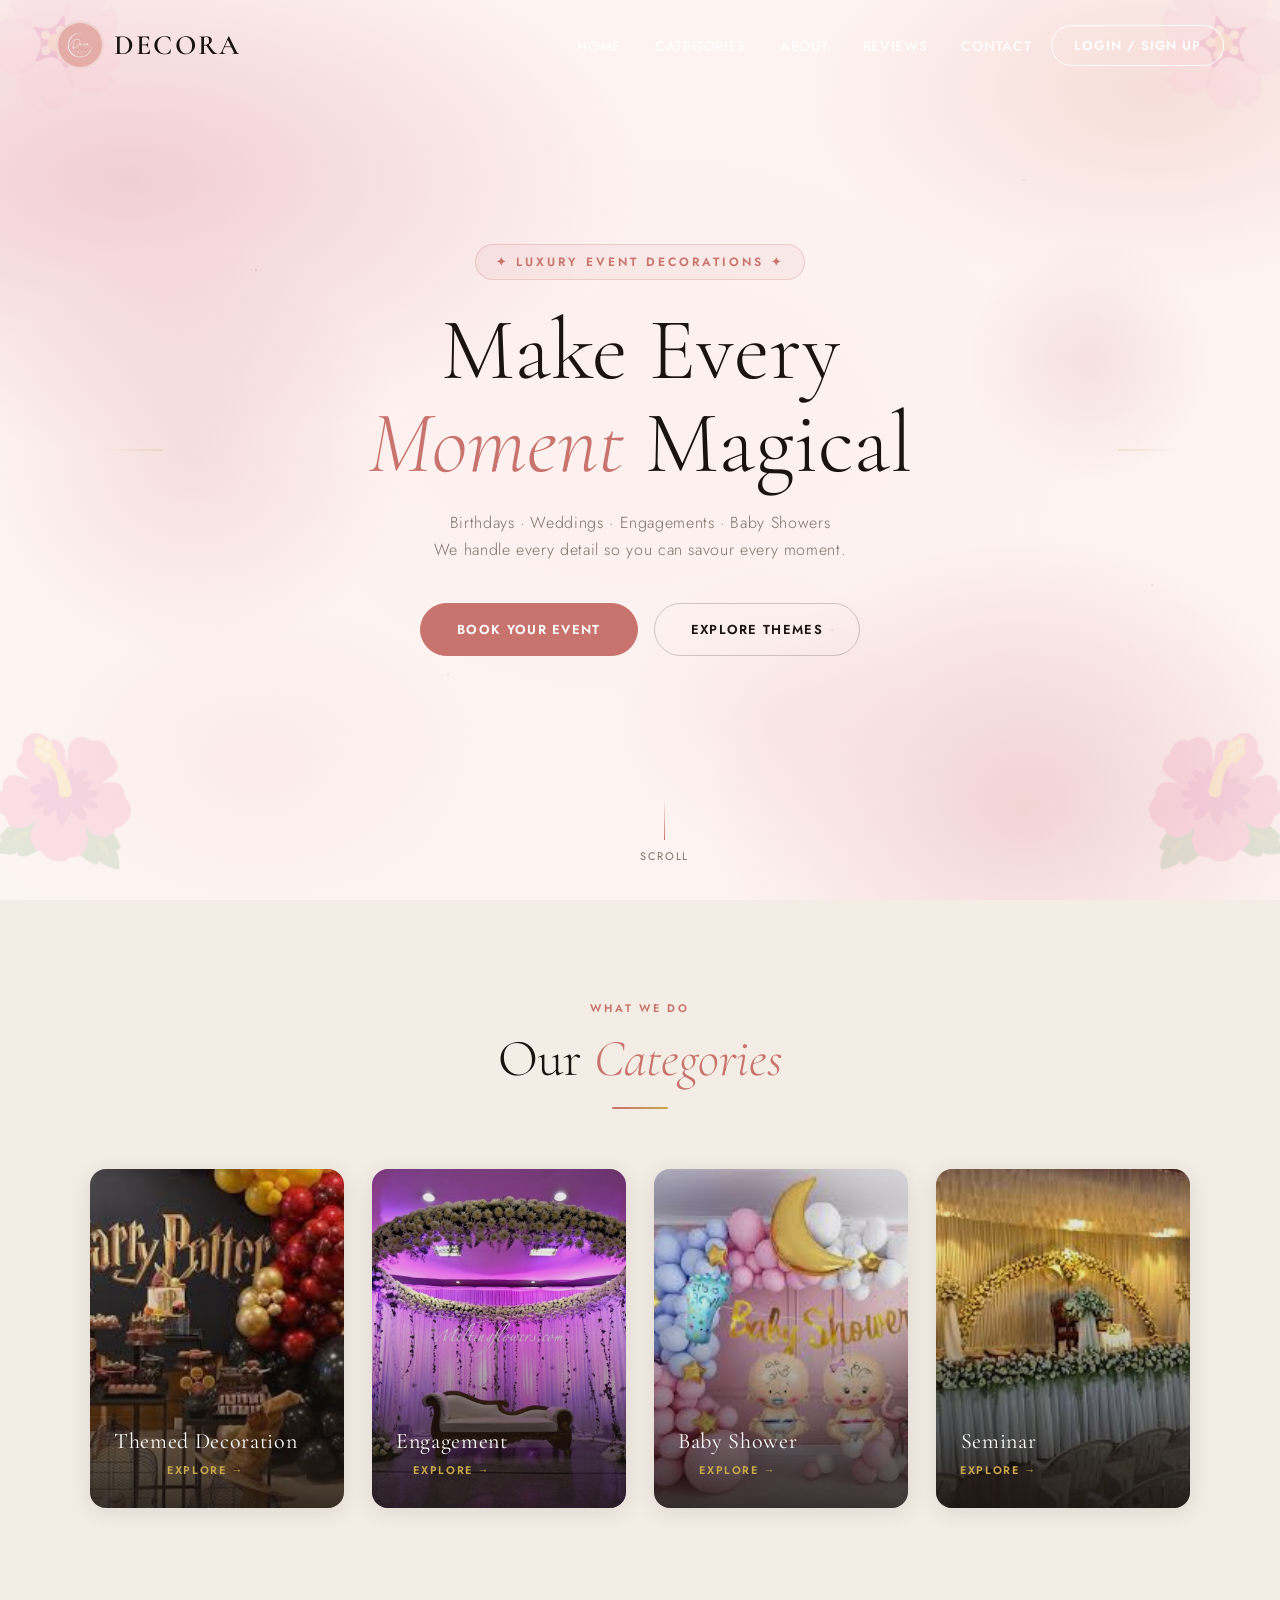
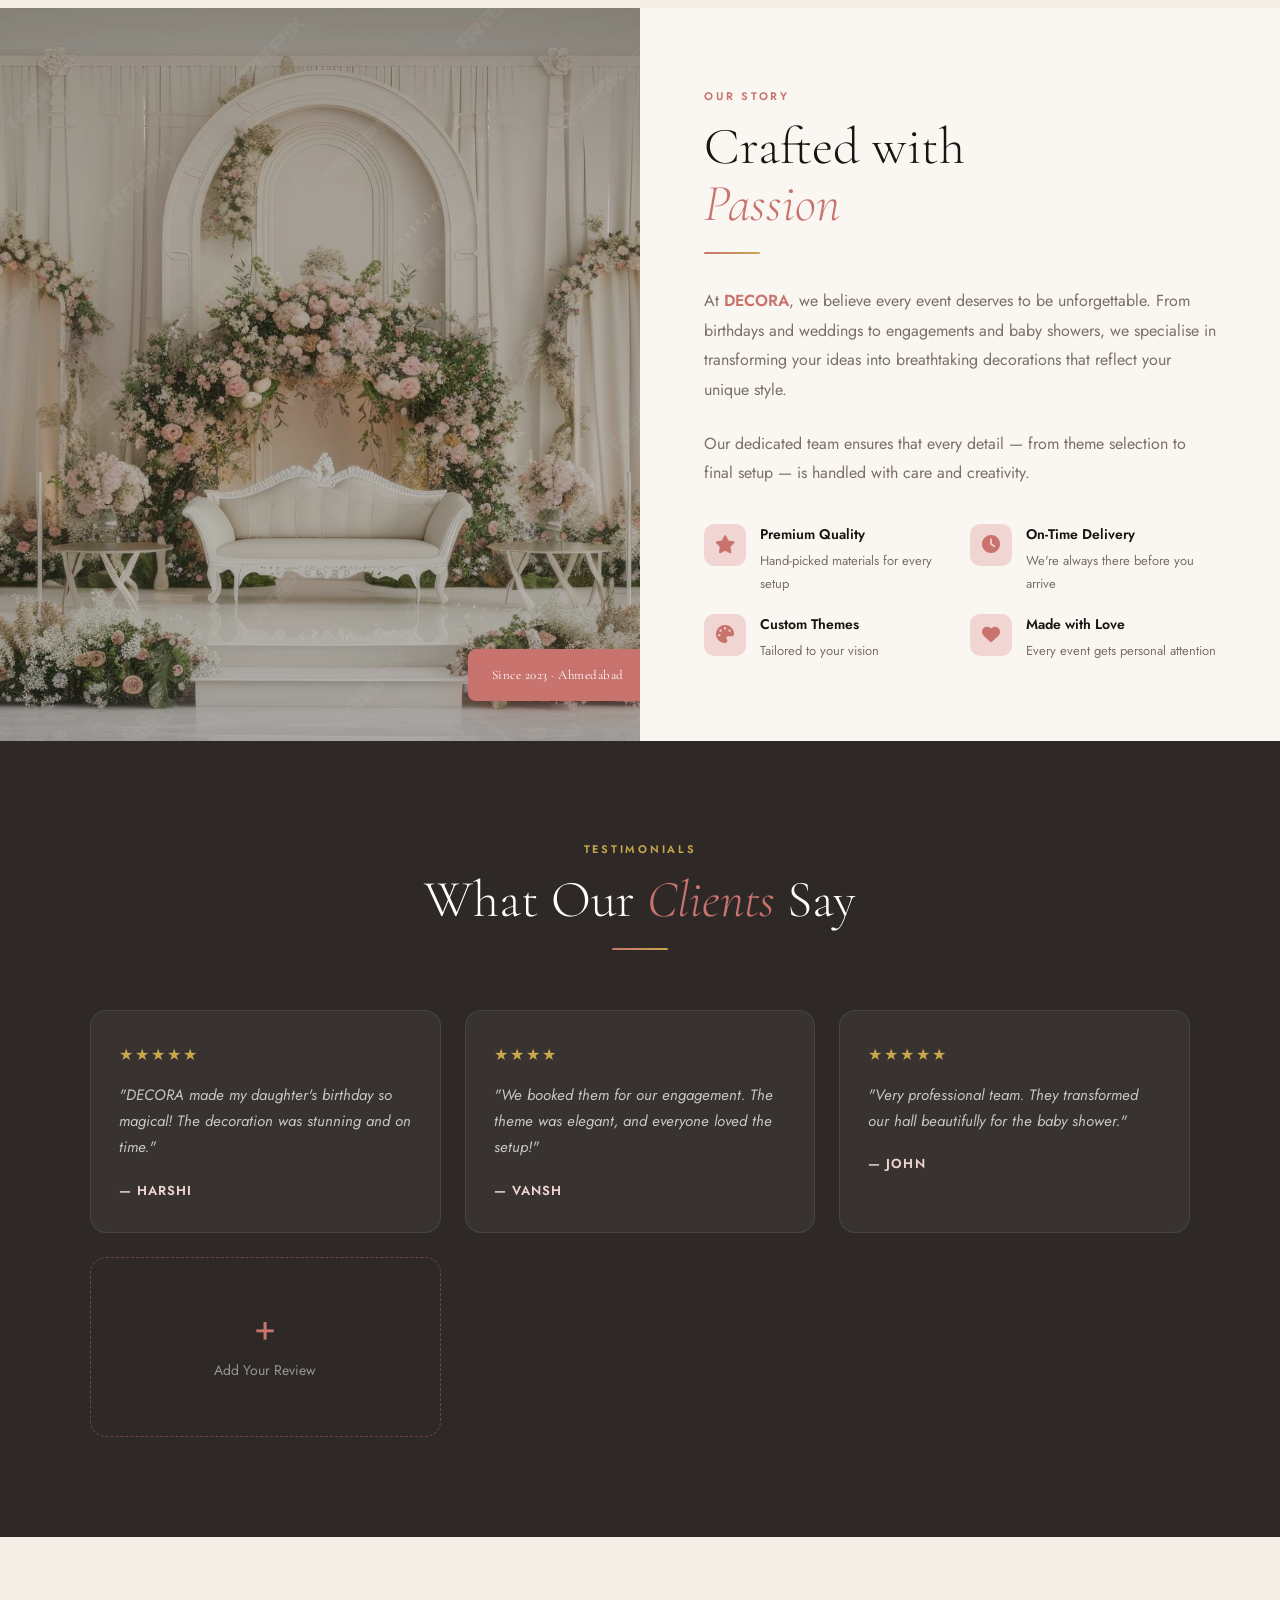
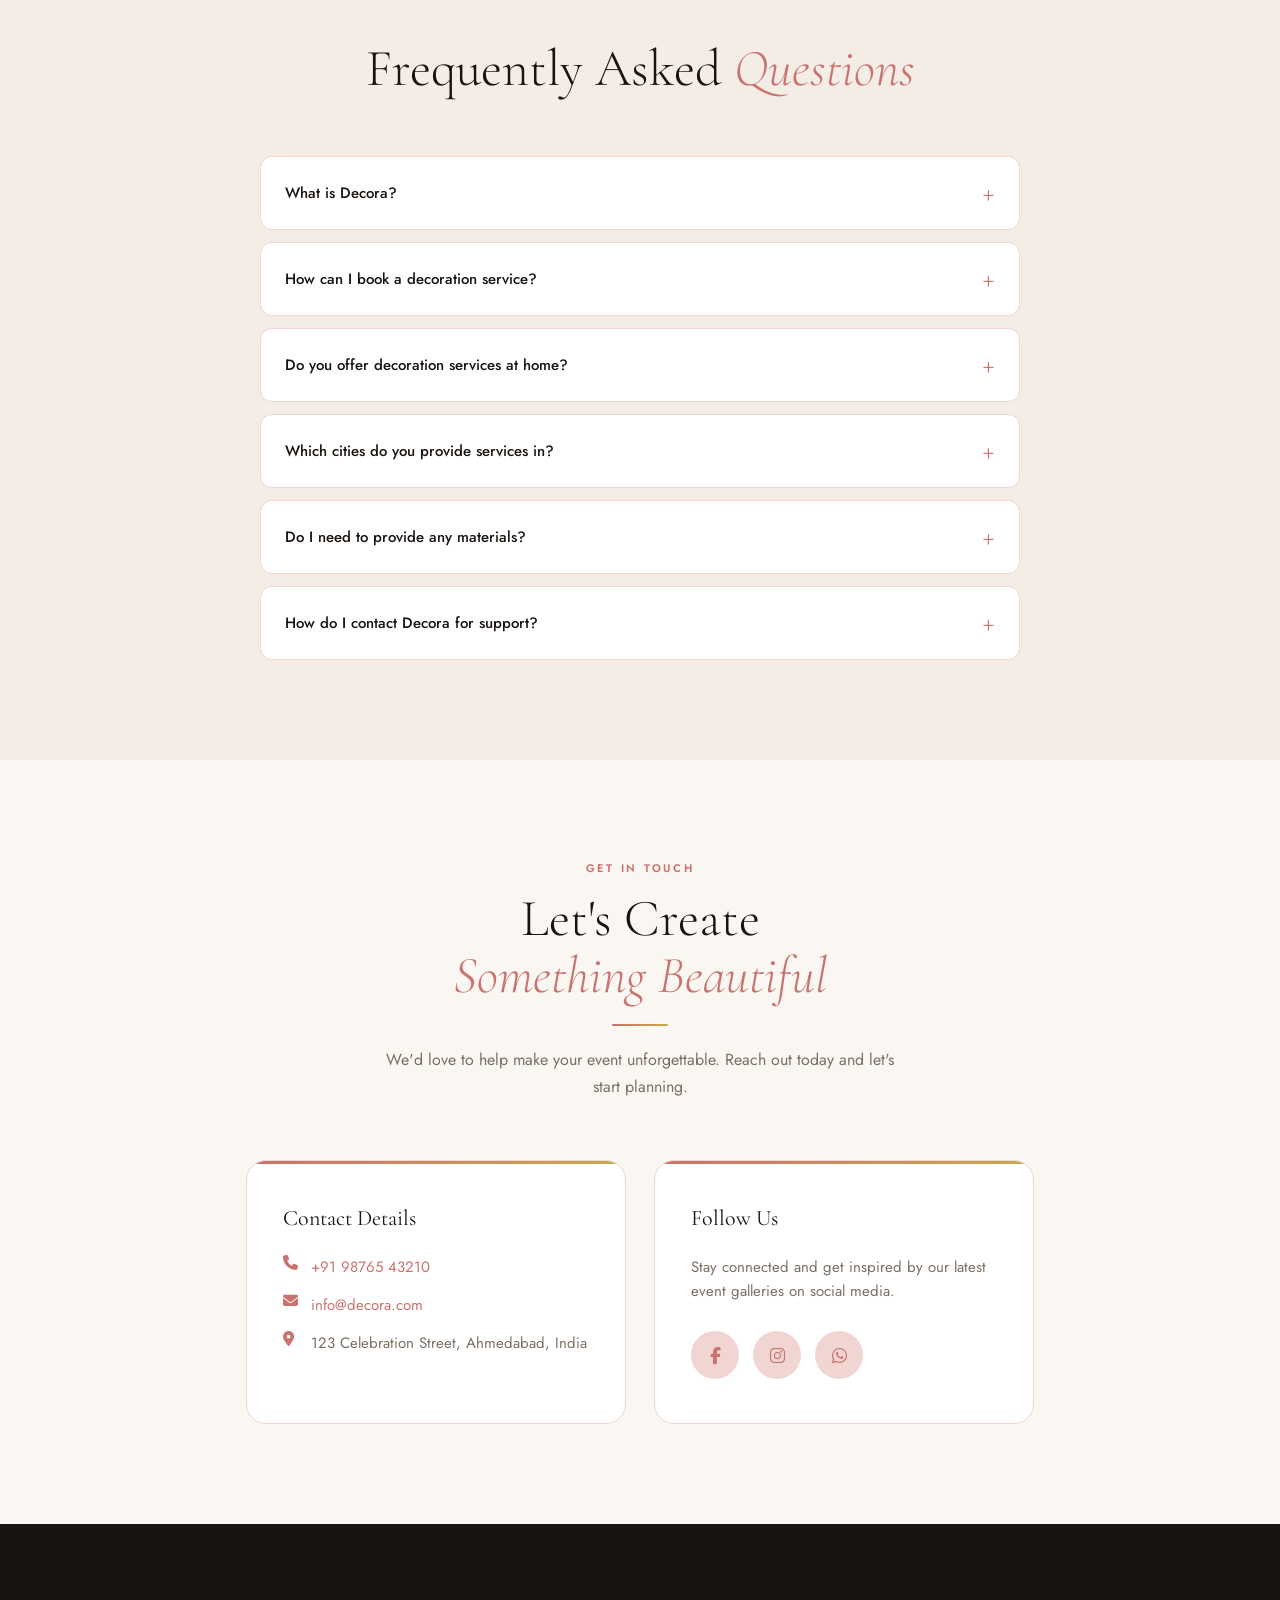
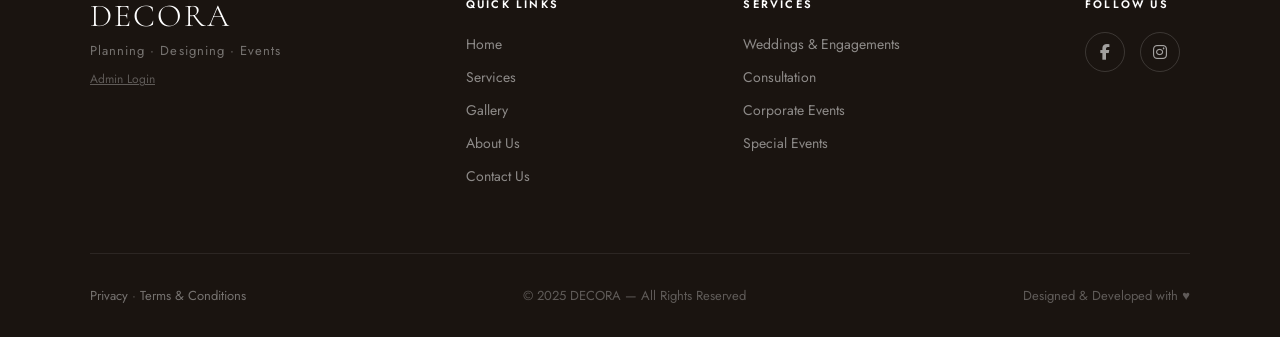
==== frontend/index.html @ cb46f213 "Initial upload" ====
<!DOCTYPE html>
<html lang="en">
<head>
  <meta charset="UTF-8" />
  <meta name="viewport" content="width=device-width, initial-scale=1.0" />
  <title>DECORA — Luxury Event Decorations</title>
  <link rel="stylesheet" href="style.css" />
  <link rel="stylesheet" href="https://cdnjs.cloudflare.com/ajax/libs/font-awesome/6.4.0/css/all.min.css">
  <link rel="preconnect" href="https://fonts.googleapis.com">
  <link rel="preconnect" href="https://fonts.gstatic.com" crossorigin>
</head>
<body>

<!-- ===== NAVBAR ===== -->
<header>
  <nav class="navbar" id="navbar">
    <div class="logo">
      <img src="../img/WhatsApp Image 2025-09-22 at 1.13.30 AM (1).jpeg" alt="Decora logo">
      DECORA
    </div>

    <button class="hamburger" onclick="toggleMenu()" aria-label="Menu">☰</button>

    <ul class="nav-links" id="navMenu">
      <li><a href="#home">Home</a></li>
      <li><a href="#themes">Categories</a></li>
      <li><a href="#about">About</a></li>
      <li><a href="#reviews">Reviews</a></li>
      <li><a href="#contact">Contact</a></li>
      <li id="customizeLink" style="display:none;">
        <a href="#customize" onclick="openCustomizationForm()">Customization</a>
      </li>
      <li class="user-actions">
        <div id="userSection">
          <button class="login-btn" onclick="openLoginForm()">Login / Sign Up</button>
        </div>
      </li>
    </ul>
  </nav>
</header>

<!-- ===== LOGIN / SIGNUP MODAL ===== -->
<div id="loginModal" class="modal">
  <div class="modal-content">
    <button class="close" onclick="closeLoginForm()">×</button>
    <h2 id="loginTitle">Welcome back</h2>
    <p style="font-size:14px;color:var(--warm-mid);margin-top:4px;">Sign in to your DECORA account</p>
    <form id="loginForm">
      <div id="nameField" style="display:none;">
        <label for="userName">Full Name</label>
        <input type="text" id="userName" placeholder="Your full name" />
      </div>
      <label for="userEmail">Email</label>
      <input type="email" id="userEmail" placeholder="hello@email.com" />
      <label for="userPassword">Password</label>
      <input type="password" id="userPassword" placeholder="••••••••" />
      <button type="submit" id="loginSubmit">Login</button>
      <p id="toggleText">Don't have an account? <a href="#" onclick="toggleSignup(); return false;">Sign up</a></p>
    </form>
  </div>
</div>

<!-- ===== CUSTOMIZATION MODAL ===== -->
<div id="customizationModal" class="modal">
  <div class="modal-content">
    <button class="close" onclick="closeCustomizationForm()">×</button>
    <h2>Customization</h2>
    <p style="font-size:14px;color:var(--warm-mid);margin-top:4px;">Tell us your vision — we'll bring it to life.</p>
    <form id="customizationForm">
      <label for="customEventType">Event Type</label>
      <select id="customEventType" required>
        <option value="">Select Event Type</option>
        <option value="Themed">Themed</option>
        <option value="Engagement">Engagement</option>
        <option value="Baby Shower">Baby Shower</option>
        <option value="Seminar">Seminar</option>
        <option value="Other">Other</option>
      </select>
      <label for="customDate">Date</label>
      <input type="date" id="customDate" required />
      <label for="customTime">Time</label>
      <input type="time" id="customTime" required />
      <label for="PhoneNo">Phone Number</label>
      <input type="tel" id="PhoneNo" required placeholder="+91 99999 99999" />
      <label for="Address">Venue Address</label>
      <textarea id="Address" rows="2" required placeholder="Enter your venue address"></textarea>
      <label for="customDescription">Describe Your Dream Event</label>
      <textarea id="customDescription" rows="4" required placeholder="Colors, themes, special requests..."></textarea>
      <button type="submit" class="btn btn-primary" style="margin-top:24px;padding:14px;width:100%;font-family:'Jost',sans-serif;font-size:14px;font-weight:600;letter-spacing:.08em;border-radius:40px;">Submit Request</button>
    </form>
  </div>
</div>

<!-- ===== REVIEW MODAL ===== -->
<div id="reviewModal" class="modal">
  <div class="modal-content">
    <button class="close" onclick="closeReviewForm()">×</button>
    <h2>Your Review</h2>
    <p style="font-size:14px;color:var(--warm-mid);margin-top:4px;">We'd love to hear about your experience.</p>
    <form id="reviewForm">
      <label for="rating">Your Rating</label>
      <select id="rating" required>
        <option value="">Select Rating</option>
        <option>⭐</option>
        <option>⭐⭐</option>
        <option>⭐⭐⭐</option>
        <option>⭐⭐⭐⭐</option>
        <option>⭐⭐⭐⭐⭐</option>
      </select>
      <label for="review">Your Review</label>
      <textarea id="review" rows="4" placeholder="Share your experience..." required></textarea>
      <button type="submit">Submit Review</button>
    </form>
  </div>
</div>

<!-- ===== HERO ===== -->
<section class="hero" id="home">
  <div class="hero-bg"></div>

  <!-- Floating petals -->
  <div class="petal" style="left:10%;animation-duration:12s;animation-delay:0s;"></div>
  <div class="petal" style="left:25%;animation-duration:9s;animation-delay:2s;width:4px;height:13px;"></div>
  <div class="petal" style="left:42%;animation-duration:14s;animation-delay:4s;"></div>
  <div class="petal" style="left:60%;animation-duration:10s;animation-delay:1s;width:5px;height:15px;"></div>
  <div class="petal" style="left:75%;animation-duration:11s;animation-delay:3s;"></div>
  <div class="petal" style="left:88%;animation-duration:8s;animation-delay:5s;width:4px;height:12px;"></div>

  <div class="hero-overlay"></div>

  <!-- decorative elements -->
  <div class="hero-flower hero-flower-tl">🌸</div>
  <div class="hero-flower hero-flower-tr">🌸</div>
  <div class="hero-flower hero-flower-bl">🌺</div>
  <div class="hero-flower hero-flower-br">🌺</div>
  <div class="hero-line-left"></div>
  <div class="hero-line-right"></div>

  <div class="hero-content">
    <span class="hero-eyebrow">✦ Luxury Event Decorations ✦</span>
    <h1>Make Every<br><em>Moment</em> Magical</h1>
    <p class="hero-subtitle">Birthdays · Weddings · Engagements · Baby Showers<br>We handle every detail so you can savour every moment.</p>
    <div class="hero-cta-group">
      <a href="booking.html" class="btn btn-primary">Book Your Event</a>
      <a href="#themes" class="btn btn-outline">Explore Themes</a>
    </div>
  </div>

  <div class="hero-scroll">
    <div class="scroll-line"></div>
    <span>Scroll</span>
  </div>
</section>

<!-- ===== CATEGORIES ===== -->
<section class="themes" id="themes">
  <div class="themes-header reveal">
    <span class="section-label">What We Do</span>
    <h2 class="section-title">Our <em>Categories</em></h2>
    <div class="divider"></div>
  </div>

  <div class="theme-container">
    <div class="theme-card reveal">
      <a href="theme-gallery.html?theme=Themed">
        <img src="../img/themed.jpeg" alt="Themed Decoration" />
        <div class="theme-card-overlay">
          <div>
            <div class="theme-card-label">Themed Decoration</div>
            <div class="theme-card-link">Explore →</div>
          </div>
        </div>
      </a>
    </div>
    <div class="theme-card reveal" style="transition-delay:.1s;">
      <a href="theme-gallery.html?theme=Engagement">
        <img src="../img/new(back6).jpg" alt="Engagement" />
        <div class="theme-card-overlay">
          <div>
            <div class="theme-card-label">Engagement</div>
            <div class="theme-card-link">Explore →</div>
          </div>
        </div>
      </a>
    </div>
    <div class="theme-card reveal" style="transition-delay:.2s;">
      <a href="theme-gallery.html?theme=BabyShower">
        <img src="../img/babyshower.jpeg" alt="Baby Shower" />
        <div class="theme-card-overlay">
          <div>
            <div class="theme-card-label">Baby Shower</div>
            <div class="theme-card-link">Explore →</div>
          </div>
        </div>
      </a>
    </div>
    <div class="theme-card reveal" style="transition-delay:.3s;">
      <a href="theme-gallery.html?theme=Seminar">
        <img src="../img/seminar.jpeg" alt="Seminar" />
        <div class="theme-card-overlay">
          <div>
            <div class="theme-card-label">Seminar</div>
            <div class="theme-card-link">Explore →</div>
          </div>
        </div>
      </a>
    </div>
  </div>
</section>

<!-- ===== ABOUT ===== -->
<section class="about" id="about">
  <div class="about-visual">
    <img src="../img/new(back4).jpg" alt="Our Work" />
    <div class="about-visual-badge">Since 2023 · Ahmedabad</div>
  </div>
  <div class="about-text reveal">
    <span class="section-label">Our Story</span>
    <h2 class="section-title">Crafted with<br><em>Passion</em></h2>
    <div class="divider"></div>
    <p>At <strong>DECORA</strong>, we believe every event deserves to be unforgettable. From birthdays and weddings to engagements and baby showers, we specialise in transforming your ideas into breathtaking decorations that reflect your unique style.</p>
    <p>Our dedicated team ensures that every detail — from theme selection to final setup — is handled with care and creativity.</p>

    <div class="about-features">
      <div class="about-feat">
        <div class="feat-icon"><i class="fas fa-star"></i></div>
        <div class="feat-text">
          <strong>Premium Quality</strong>
          <span>Hand-picked materials for every setup</span>
        </div>
      </div>
      <div class="about-feat">
        <div class="feat-icon"><i class="fas fa-clock"></i></div>
        <div class="feat-text">
          <strong>On-Time Delivery</strong>
          <span>We're always there before you arrive</span>
        </div>
      </div>
      <div class="about-feat">
        <div class="feat-icon"><i class="fas fa-palette"></i></div>
        <div class="feat-text">
          <strong>Custom Themes</strong>
          <span>Tailored to your vision</span>
        </div>
      </div>
      <div class="about-feat">
        <div class="feat-icon"><i class="fas fa-heart"></i></div>
        <div class="feat-text">
          <strong>Made with Love</strong>
          <span>Every event gets personal attention</span>
        </div>
      </div>
    </div>
  </div>
</section>

<!-- ===== REVIEWS ===== -->
<section class="reviews" id="reviews">
  <span class="section-label">Testimonials</span>
  <h2 class="section-title">What Our <em>Clients</em> Say</h2>
  <div class="divider" style="margin: 20px auto 60px;"></div>

  <div class="review-container">
    <div class="review-card reveal">
      <div class="stars">★★★★★</div>
      <p>"DECORA made my daughter's birthday so magical! The decoration was stunning and on time."</p>
      <h4>— Harshi</h4>
    </div>
    <div class="review-card reveal" style="transition-delay:.1s;">
      <div class="stars">★★★★</div>
      <p>"We booked them for our engagement. The theme was elegant, and everyone loved the setup!"</p>
      <h4>— Vansh</h4>
    </div>
    <div class="review-card reveal" style="transition-delay:.2s;">
      <div class="stars">★★★★★</div>
      <p>"Very professional team. They transformed our hall beautifully for the baby shower."</p>
      <h4>— John</h4>
    </div>
    <div class="review-card add-review reveal" id="addReviewCard" onclick="openReviewForm()" style="transition-delay:.3s;">
      <span>+</span>
      <p>Add Your Review</p>
    </div>
  </div>
</section>

<!-- ===== FAQ ===== -->
<section class="faq-section">
  <h1 class="reveal">Frequently Asked <em style="font-style:italic;color:var(--rose);">Questions</em></h1>
  <div class="faq-container">
    <div class="faq-item reveal">
      <div class="faq-question">What is Decora?</div>
      <div class="faq-answer"><p>Decora is a professional online event decoration and planning service offering high-quality balloon decorations, birthday setups, anniversary décor, and more across multiple cities in India.</p></div>
    </div>
    <div class="faq-item reveal">
      <div class="faq-question">How can I book a decoration service?</div>
      <div class="faq-answer"><p>You can book directly through our website by selecting your package and theme, then confirming your booking details. It takes just a few minutes!</p></div>
    </div>
    <div class="faq-item reveal">
      <div class="faq-question">Do you offer decoration services at home?</div>
      <div class="faq-answer"><p>Yes, we provide decoration services at homes, banquet halls, corporate venues, and more.</p></div>
    </div>
    <div class="faq-item reveal">
      <div class="faq-question">Which cities do you provide services in?</div>
      <div class="faq-answer"><p>We are currently available in major cities across India. Please check our contact section for more details on service areas.</p></div>
    </div>
    <div class="faq-item reveal">
      <div class="faq-question">Do I need to provide any materials?</div>
      <div class="faq-answer"><p>No, we bring all the necessary decoration materials with us. You just need to provide the venue details.</p></div>
    </div>
    <div class="faq-item reveal">
      <div class="faq-question">How do I contact Decora for support?</div>
      <div class="faq-answer"><p>You can reach us via our contact section below, call our helpline, or use WhatsApp chat for quick assistance.</p></div>
    </div>
  </div>
</section>

<!-- ===== CONTACT ===== -->
<section class="contact" id="contact">
  <span class="section-label">Get In Touch</span>
  <h2 class="section-title reveal">Let's Create<br><em>Something Beautiful</em></h2>
  <div class="divider" style="margin:20px auto 12px;"></div>
  <p class="contact-desc reveal">We'd love to help make your event unforgettable. Reach out today and let's start planning.</p>

  <div class="contact-container">
    <div class="contact-info reveal">
      <h3>Contact Details</h3>
      <p><i class="fas fa-phone" style="color:var(--rose);width:18px;"></i> <a href="tel:+919876543210">+91 98765 43210</a></p>
      <p><i class="fas fa-envelope" style="color:var(--rose);width:18px;"></i> <a href="mailto:info@decora.com">info@decora.com</a></p>
      <p><i class="fas fa-map-marker-alt" style="color:var(--rose);width:18px;"></i> 123 Celebration Street, Ahmedabad, India</p>
    </div>

    <div class="social-section reveal" style="transition-delay:.15s;">
      <h3>Follow Us</h3>
      <p>Stay connected and get inspired by our latest event galleries on social media.</p>
      <div class="social-icons">
        <a href="#" aria-label="Facebook"><i class="fab fa-facebook-f"></i></a>
        <a href="#" aria-label="Instagram"><i class="fab fa-instagram"></i></a>
        <a href="#" aria-label="WhatsApp"><i class="fab fa-whatsapp"></i></a>
      </div>
    </div>
  </div>
</section>

<!-- ===== FOOTER ===== -->
<footer class="footer">
  <div class="footer-container">
    <div class="footer-logo">
      <h2>DECORA</h2>
      <p>Planning · Designing · Events</p>
      <a href="admin-dashboardfinal.html" class="admin-login">Admin Login</a>
    </div>

    <div class="footer-links">
      <h3>Quick Links</h3>
      <ul>
        <li><a href="#home">Home</a></li>
        <li><a href="#themes">Services</a></li>
        <li><a href="theme-gallery.html">Gallery</a></li>
        <li><a href="#about">About Us</a></li>
        <li><a href="#contact">Contact Us</a></li>
      </ul>
    </div>

    <div class="footer-services">
      <h3>Services</h3>
      <ul>
        <li><a href="theme-gallery.html?theme=Engagement">Weddings &amp; Engagements</a></li>
        <li><a href="#" onclick="openCustomizationForm()">Consultation</a></li>
        <li><a href="theme-gallery.html?theme=Seminar">Corporate Events</a></li>
        <li><a href="theme-gallery.html?theme=Themed">Special Events</a></li>
      </ul>
    </div>

    <div class="footer-social">
      <h3>Follow Us</h3>
      <a href="#" aria-label="Facebook"><i class="fab fa-facebook-f"></i></a>
      <a href="#" aria-label="Instagram"><i class="fab fa-instagram"></i></a>
    </div>
  </div>

  <div class="footer-bottom">
    <p><a href="#">Privacy</a> · <a href="#">Terms &amp; Conditions</a></p>
    <p>© 2025 DECORA — All Rights Reserved</p>
    <p>Designed &amp; Developed with ♥</p>
  </div>
</footer>

<script src="api.js"></script>
<script src="script.js"></script>
<script>
// ===== NAVBAR SCROLL =====
const navbar = document.getElementById('navbar');
window.addEventListener('scroll', () => {
  navbar.classList.toggle('scrolled', window.scrollY > 60);
});

// ===== HAMBURGER =====
function toggleMenu() {
  document.getElementById('navMenu').classList.toggle('active');
}

// ===== CURSOR DOT =====
const dot = document.getElementById('cursorDot');
document.addEventListener('mousemove', e => {
  dot.style.left = e.clientX + 'px';
  dot.style.top  = e.clientY + 'px';
});

// ===== SCROLL REVEAL =====
const observer = new IntersectionObserver(entries => {
  entries.forEach(e => { if (e.isIntersecting) e.target.classList.add('visible'); });
}, { threshold: 0.12 });

document.querySelectorAll('.reveal').forEach(el => observer.observe(el));

// ===== FAQ =====
document.querySelectorAll('.faq-question').forEach(q => {
  q.addEventListener('click', () => {
    const item = q.parentElement;
    const answer = item.querySelector('.faq-answer');
    const isOpen = q.classList.contains('active');

    document.querySelectorAll('.faq-question.active').forEach(a => {
      a.classList.remove('active');
      a.parentElement.querySelector('.faq-answer').style.maxHeight = null;
    });

    if (!isOpen) {
      q.classList.add('active');
      answer.style.maxHeight = answer.scrollHeight + 'px';
    }
  });
});

// ===== MODAL HELPERS =====
function openLoginForm()         { document.getElementById('loginModal').style.display = 'flex'; }
function closeLoginForm()        { document.getElementById('loginModal').style.display = 'none'; }
function openCustomizationForm() { document.getElementById('customizationModal').style.display = 'flex'; }
function closeCustomizationForm(){ document.getElementById('customizationModal').style.display = 'none'; }
function openReviewForm()        { document.getElementById('reviewModal').style.display = 'flex'; }
function closeReviewForm()       { document.getElementById('reviewModal').style.display = 'none'; }

function toggleSignup() {
  const isSignup = document.getElementById('nameField').style.display === 'block';
  document.getElementById('nameField').style.display = isSignup ? 'none' : 'block';
  document.getElementById('loginTitle').textContent = isSignup ? 'Welcome back' : 'Create Account';
  document.getElementById('loginSubmit').textContent = isSignup ? 'Login' : 'Sign Up';
  document.getElementById('toggleText').innerHTML = isSignup
    ? "Don't have an account? <a href='#' onclick='toggleSignup();return false;'>Sign up</a>"
    : "Already have an account? <a href='#' onclick='toggleSignup();return false;'>Login</a>";
}

// Close modal on backdrop click
['loginModal','customizationModal','reviewModal'].forEach(id => {
  document.getElementById(id).addEventListener('click', function(e) {
    if (e.target === this) this.style.display = 'none';
  });
});
</script>
</body>
</html>
---- frontend/style.css ----
/* ===== DECORA — Luxury Event Styling ===== */
@import url('https://fonts.googleapis.com/css2?family=Cormorant+Garamond:ital,wght@0,300;0,400;0,600;1,300;1,400&family=Jost:wght@300;400;500;600&display=swap');

:root {
  --rose:     #c9736e;
  --rose-lt:  #f0d5d3;
  --rose-dk:  #8a3e3a;
  --gold:     #c9a84c;
  --gold-lt:  #f5e8c5;
  --ink:      #1a1410;
  --cream:    #faf7f2;
  --mist:     #f3ede5;
  --charcoal: #2e2926;
  --warm-mid: #7c6f65;
  --glass:    rgba(250,247,242,0.88);
  --nav-h:    90px;
  --radius:   14px;
  --ease:     cubic-bezier(.4,0,.2,1);
}

*, *::before, *::after {
  margin: 0; padding: 0;
  box-sizing: border-box;
  scroll-behavior: smooth;
}

html { font-size: 16px; }

body {
  font-family: 'Jost', sans-serif;
  background: var(--cream);
  color: var(--ink);
  overflow-x: hidden;
}

/* ===== CURSOR TRAIL ===== */
/* cursor removed */
body { cursor: default; }

/* ===== SCROLL REVEAL ===== */
.reveal {
  opacity: 0;
  transform: translateY(36px);
  transition: opacity .7s var(--ease), transform .7s var(--ease);
}
.reveal.visible { opacity: 1; transform: none; }

/* ===========================
   NAVBAR
=========================== */
header { position: fixed; top: 0; left: 0; right: 0; z-index: 1000; }

.navbar {
  display: flex;
  align-items: center;
  justify-content: space-between;
  padding: 0 56px;
  height: var(--nav-h);
  background: transparent;
  transition: background .4s var(--ease), box-shadow .4s var(--ease), height .4s var(--ease);
}

.navbar.scrolled {
  background: var(--glass);
  backdrop-filter: blur(18px) saturate(1.4);
  -webkit-backdrop-filter: blur(18px) saturate(1.4);
  box-shadow: 0 2px 24px rgba(26,20,16,.08);
  height: 72px;
}

.logo {
  font-family: 'Cormorant Garamond', serif;
  font-size: 28px;
  font-weight: 600;
  letter-spacing: .08em;
  color: var(--ink);
  display: flex;
  align-items: center;
  gap: 10px;
  text-decoration: none;
  transition: color .3s;
}
.navbar.scrolled .logo { color: var(--ink); }

.logo img {
  width: 48px; height: 48px;
  border-radius: 50%;
  object-fit: cover;
  border: 2px solid var(--rose-lt);
}

.nav-links {
  list-style: none;
  display: flex;
  align-items: center;
  gap: 6px;
}

.nav-links a {
  text-decoration: none;
  color: rgba(255,255,255,.9);
  font-size: 14px;
  font-weight: 500;
  letter-spacing: .05em;
  text-transform: uppercase;
  padding: 8px 14px;
  border-radius: 6px;
  transition: color .25s, background .25s;
}

.navbar.scrolled .nav-links a { color: var(--charcoal); text-shadow: none; }

.nav-links a:hover {
  color: var(--rose) !important;
  background: rgba(201,115,110,.08);
}

.login-btn {
  font-family: 'Jost', sans-serif;
  font-size: 13px;
  font-weight: 600;
  letter-spacing: .08em;
  text-transform: uppercase;
  padding: 10px 22px;
  border-radius: 40px;
  border: 1.5px solid white;
  background: transparent;
  color: white;
  cursor: pointer;
  transition: all .3s var(--ease);
}

.navbar.scrolled .login-btn {
  border-color: var(--rose);
  color: var(--rose);
}

.login-btn:hover {
  background: var(--rose);
  border-color: var(--rose);
  color: white !important;
  transform: translateY(-1px);
  box-shadow: 0 6px 20px rgba(201,115,110,.3);
}

.hamburger {
  display: none;
  background: none;
  border: none;
  cursor: pointer;
  color: white;
  font-size: 26px;
}
.navbar.scrolled .hamburger { color: var(--ink); }

@media (max-width: 900px) {
  .navbar { padding: 0 24px; }
  .hamburger { display: block; }
  .nav-links {
    display: none;
    flex-direction: column;
    position: absolute;
    top: var(--nav-h);
    right: 20px;
    background: var(--cream);
    border: 1px solid var(--rose-lt);
    border-radius: var(--radius);
    padding: 16px;
    gap: 4px;
    box-shadow: 0 8px 40px rgba(26,20,16,.12);
    min-width: 200px;
  }
  .nav-links a { color: var(--charcoal) !important; }
  .nav-links.active { display: flex; }
  .login-btn { border-color: var(--rose); color: var(--rose); }
}

/* ===========================
   HERO
=========================== */
.hero {
  position: relative;
  height: 100vh;
  min-height: 600px;
  display: flex;
  align-items: center;
  justify-content: center;
  text-align: center;
  overflow: hidden;
  background: var(--cream);
}

.hero-bg {
  position: absolute; inset: 0;
  background:
    radial-gradient(ellipse 80% 60% at 10% 20%, rgba(240,200,205,0.9) 0%, transparent 50%),
    radial-gradient(ellipse 60% 50% at 90% 10%, rgba(245,215,210,0.8) 0%, transparent 45%),
    radial-gradient(ellipse 50% 60% at 80% 90%, rgba(230,175,180,0.7) 0%, transparent 50%),
    radial-gradient(ellipse 40% 40% at 20% 85%, rgba(248,225,220,0.6) 0%, transparent 45%),
    radial-gradient(ellipse 70% 70% at 50% 50%, rgba(252,240,238,1) 0%, #fdf5f2 100%);
  z-index: 0;
}

/* animated soft blobs */
.hero-bg::before {
  content: '';
  position: absolute; inset: 0;
  background:
    radial-gradient(circle 300px at 15% 50%, rgba(220,150,155,0.25) 0%, transparent 70%),
    radial-gradient(circle 200px at 85% 40%, rgba(201,115,110,0.15) 0%, transparent 60%),
    radial-gradient(circle 250px at 60% 80%, rgba(240,200,195,0.3) 0%, transparent 60%);
  animation: blobShift 8s ease-in-out infinite alternate;
}

@keyframes blobShift {
  0%   { opacity: 0.6; transform: scale(1) rotate(0deg); }
  50%  { opacity: 1;   transform: scale(1.05) rotate(2deg); }
  100% { opacity: 0.7; transform: scale(0.97) rotate(-1deg); }
}

/* decorative rose petals SVG pattern */
.hero-bg::after {
  content: '';
  position: absolute; inset: 0;
  background-image:
    radial-gradient(circle 2px at 20% 30%, rgba(201,115,110,0.25) 50%, transparent 50%),
    radial-gradient(circle 2px at 80% 20%, rgba(201,115,110,0.2) 50%, transparent 50%),
    radial-gradient(circle 3px at 65% 70%, rgba(201,115,110,0.15) 50%, transparent 50%),
    radial-gradient(circle 2px at 35% 75%, rgba(201,115,110,0.2) 50%, transparent 50%),
    radial-gradient(circle 1px at 55% 15%, rgba(201,115,110,0.3) 50%, transparent 50%),
    radial-gradient(circle 2px at 90% 65%, rgba(201,115,110,0.15) 50%, transparent 50%),
    radial-gradient(circle 1px at 10% 80%, rgba(201,115,110,0.2) 50%, transparent 50%);
  pointer-events: none;
}

/* decorative floating petals */
.petal {
  position: absolute;
  width: 8px; height: 20px;
  background: linear-gradient(135deg, #e8a0a5, #c9736e);
  border-radius: 50% 50% 50% 50% / 60% 60% 40% 40%;
  opacity: 0;
  animation: floatPetal linear infinite;
  filter: blur(0.5px);
}

/* decorative corner flowers */
.hero-flower {
  position: absolute;
  pointer-events: none;
  z-index: 1;
  opacity: 0.12;
  font-size: 120px;
  line-height: 1;
  animation: flowerFloat 6s ease-in-out infinite;
}
.hero-flower-tl { top: -20px; left: -20px; transform: rotate(-20deg); animation-delay: 0s; }
.hero-flower-tr { top: -20px; right: -20px; transform: rotate(20deg) scaleX(-1); animation-delay: 1s; }
.hero-flower-bl { bottom: 40px; left: -10px; transform: rotate(10deg); animation-delay: 2s; }
.hero-flower-br { bottom: 40px; right: -10px; transform: rotate(-10deg) scaleX(-1); animation-delay: 3s; }

@keyframes flowerFloat {
  0%, 100% { transform: translateY(0) rotate(-20deg); }
  50%       { transform: translateY(-12px) rotate(-15deg); }
}

/* gold line accents */
.hero-line-left, .hero-line-right {
  position: absolute;
  top: 50%; width: 60px; height: 1px;
  background: linear-gradient(to right, transparent, rgba(201,168,76,0.4));
  z-index: 2;
}
.hero-line-left  { left: 8%; transform: translateY(-50%); }
.hero-line-right { right: 8%; transform: translateY(-50%) scaleX(-1); }

@keyframes floatPetal {
  0%   { transform: translateY(110vh) rotate(0deg); opacity: 0; }
  10%  { opacity: .6; }
  90%  { opacity: .4; }
  100% { transform: translateY(-10vh) rotate(720deg); opacity: 0; }
}

.hero-overlay {
  position: absolute; inset: 0;
  background: linear-gradient(
    to bottom,
    rgba(253,245,242,0) 0%,
    rgba(253,245,242,0.1) 60%,
    rgba(253,245,242,0.4) 100%
  );
  z-index: 1;
}

.hero-content {
  position: relative; z-index: 2;
  max-width: 780px;
  padding: 0 24px;
}

.hero-eyebrow {
  display: inline-block;
  font-family: 'Jost', sans-serif;
  font-size: 12px;
  font-weight: 600;
  letter-spacing: .25em;
  text-transform: uppercase;
  color: var(--rose);
  margin-bottom: 24px;
  padding: 8px 20px;
  border: 1px solid rgba(201,115,110,.25);
  border-radius: 40px;
  background: rgba(201,115,110,.07);
  animation: fadeDown .8s var(--ease) both;
}

@keyframes fadeDown {
  from { opacity: 0; transform: translateY(-16px); }
  to   { opacity: 1; transform: none; }
}

.hero-content h1 {
  font-family: 'Cormorant Garamond', serif;
  font-size: clamp(48px, 7vw, 88px);
  font-weight: 300;
  line-height: 1.06;
  color: var(--ink);
  text-shadow: none;
  margin-bottom: 18px;
  animation: fadeUp .9s .15s var(--ease) both;
}

.hero-content h1 em {
  font-style: italic;
  color: var(--rose);
}

.hero-subtitle {
  font-size: 16px;
  font-weight: 300;
  color: var(--warm-mid);
  letter-spacing: .04em;
  margin-bottom: 40px;
  line-height: 1.7;
  animation: fadeUp .9s .3s var(--ease) both;
}

@keyframes fadeUp {
  from { opacity: 0; transform: translateY(20px); }
  to   { opacity: 1; transform: none; }
}

.hero-cta-group {
  display: flex; gap: 16px; justify-content: center; flex-wrap: wrap;
  animation: fadeUp .9s .45s var(--ease) both;
}

.btn {
  display: inline-block;
  font-family: 'Jost', sans-serif;
  font-size: 13px;
  font-weight: 600;
  letter-spacing: .1em;
  text-transform: uppercase;
  text-decoration: none;
  padding: 16px 36px;
  border-radius: 40px;
  border: 1.5px solid transparent;
  cursor: pointer;
  transition: all .3s var(--ease);
}

.btn-primary {
  background: var(--rose);
  color: white;
  border-color: var(--rose);
}

.btn-primary:hover {
  background: var(--rose-dk);
  border-color: var(--rose-dk);
  transform: translateY(-2px);
  box-shadow: 0 8px 28px rgba(201,115,110,.35);
}

.btn-outline {
  background: transparent;
  color: var(--ink);
  border-color: rgba(26,20,16,.2);
}

.btn-outline:hover {
  background: rgba(201,115,110,.06);
  border-color: var(--rose);
  color: var(--rose);
  transform: translateY(-2px);
}

.hero-scroll {
  position: absolute;
  bottom: 36px; left: 50%;
  transform: translateX(-50%);
  z-index: 2;
  display: flex;
  flex-direction: column;
  align-items: center;
  gap: 8px;
  color: var(--warm-mid);
  font-size: 11px;
  letter-spacing: .15em;
  text-transform: uppercase;
  animation: fadeUp 1s .7s var(--ease) both;
}

.scroll-line {
  width: 1px; height: 40px;
  background: linear-gradient(to bottom, transparent, var(--rose));
  animation: scrollLine 1.5s ease-in-out infinite;
}

@keyframes scrollLine {
  0%, 100% { transform: scaleY(1); opacity: 1; }
  50%       { transform: scaleY(.5); opacity: .4; }
}

/* ===========================
   SECTION HEADINGS
=========================== */
.section-label {
  display: block;
  font-size: 11px;
  font-weight: 600;
  letter-spacing: .25em;
  text-transform: uppercase;
  color: var(--rose);
  margin-bottom: 14px;
}

.section-title {
  font-family: 'Cormorant Garamond', serif;
  font-size: clamp(34px, 5vw, 52px);
  font-weight: 300;
  line-height: 1.1;
  color: var(--ink);
}

.section-title em { font-style: italic; color: var(--rose); }

.divider {
  width: 56px; height: 2px;
  background: linear-gradient(90deg, var(--rose), var(--gold));
  margin: 20px 0 0;
  border-radius: 2px;
}

/* ===========================
   CATEGORIES / THEMES
=========================== */
.themes {
  padding: 100px 24px;
  background: var(--mist);
  text-align: center;
}

.themes-header { margin-bottom: 60px; }
.themes-header .divider { margin: 20px auto 0; }

.theme-container {
  display: grid;
  grid-template-columns: repeat(auto-fit, minmax(240px, 1fr));
  gap: 28px;
  max-width: 1100px;
  margin: 0 auto;
}

.theme-card {
  position: relative;
  border-radius: 16px;
  overflow: hidden;
  aspect-ratio: 3/4;
  cursor: pointer;
  box-shadow: 0 4px 24px rgba(26,20,16,.1);
  transition: transform .4s var(--ease), box-shadow .4s var(--ease);
}

.theme-card:hover { transform: translateY(-8px); box-shadow: 0 16px 48px rgba(26,20,16,.18); }

.theme-card img {
  width: 100%; height: 100%;
  object-fit: cover;
  display: block;
  transition: transform .6s var(--ease);
}

.theme-card:hover img { transform: scale(1.08); }

.theme-card-overlay {
  position: absolute; inset: 0;
  background: linear-gradient(to top, rgba(26,20,16,.85) 0%, rgba(26,20,16,.1) 60%);
  display: flex;
  align-items: flex-end;
  padding: 28px 24px;
}

.theme-card-label {
  font-family: 'Cormorant Garamond', serif;
  font-size: 22px;
  font-weight: 400;
  color: white;
  letter-spacing: .03em;
}

.theme-card-link {
  display: inline-block;
  margin-top: 8px;
  font-size: 11px;
  font-weight: 600;
  letter-spacing: .15em;
  text-transform: uppercase;
  color: var(--gold);
}

.theme-card a {
  text-decoration: none;
  color: inherit;
}

/* ===========================
   ABOUT
=========================== */
.about {
  display: grid;
  grid-template-columns: 1fr 1fr;
  min-height: 560px;
}

.about-visual {
  position: relative;
  overflow: hidden;
  background: var(--charcoal);
}

.about-visual img {
  width: 100%; height: 100%;
  object-fit: cover;
  opacity: .7;
  transition: opacity .4s;
}

.about-visual:hover img { opacity: .8; }

.about-visual-badge {
  position: absolute;
  bottom: 40px; right: -20px;
  background: var(--rose);
  color: white;
  font-family: 'Cormorant Garamond', serif;
  font-size: 13px;
  padding: 18px 36px 18px 24px;
  border-radius: 8px 0 0 8px;
  letter-spacing: .04em;
  box-shadow: 0 8px 32px rgba(201,115,110,.35);
}

.about-text {
  padding: 80px 64px;
  background: var(--cream);
  display: flex;
  flex-direction: column;
  justify-content: center;
}

.about-text p {
  font-size: 16px;
  line-height: 1.85;
  color: var(--warm-mid);
  margin-top: 24px;
}

.about-text p:first-of-type { margin-top: 32px; }

.about-text strong { color: var(--rose); font-weight: 600; }

.about-features {
  display: grid;
  grid-template-columns: 1fr 1fr;
  gap: 20px;
  margin-top: 36px;
}

.about-feat {
  display: flex;
  align-items: flex-start;
  gap: 14px;
}

.feat-icon {
  width: 42px; height: 42px;
  background: var(--rose-lt);
  border-radius: 10px;
  display: flex;
  align-items: center;
  justify-content: center;
  flex-shrink: 0;
  font-size: 18px;
  color: var(--rose);
}

.feat-text strong { display: block; font-size: 14px; font-weight: 600; color: var(--ink); margin-bottom: 4px; }
.feat-text span { font-size: 13px; color: var(--warm-mid); }

@media (max-width: 900px) {
  .about { grid-template-columns: 1fr; }
  .about-visual { min-height: 300px; }
  .about-text { padding: 56px 32px; }
}

/* ===========================
   REVIEWS
=========================== */
.reviews {
  padding: 100px 24px;
  background: var(--charcoal);
  text-align: center;
}

.reviews .section-title { color: white; }
.reviews .section-label { color: var(--gold); }
.reviews .divider { margin: 20px auto 60px; }

.review-container {
  display: grid;
  grid-template-columns: repeat(auto-fit, minmax(260px, 1fr));
  gap: 24px;
  max-width: 1100px;
  margin: 0 auto;
}

.review-card {
  background: rgba(255,255,255,.05);
  border: 1px solid rgba(255,255,255,.08);
  border-radius: 16px;
  padding: 32px 28px;
  text-align: left;
  transition: transform .35s var(--ease), border-color .35s;
}

.review-card:hover {
  transform: translateY(-6px);
  border-color: rgba(201,115,110,.3);
}

.stars { color: var(--gold); font-size: 16px; margin-bottom: 16px; letter-spacing: 2px; }

.review-card p { font-size: 15px; line-height: 1.75; color: rgba(255,255,255,.72); font-style: italic; margin-bottom: 20px; }

.review-card h4 { font-size: 13px; font-weight: 600; letter-spacing: .08em; text-transform: uppercase; color: var(--rose-lt); }

.add-review {
  background: transparent;
  border: 1.5px dashed rgba(201,115,110,.4);
  display: flex;
  flex-direction: column;
  align-items: center;
  justify-content: center;
  gap: 12px;
  cursor: pointer;
  min-height: 180px;
}

.add-review:hover { border-color: var(--rose); background: rgba(201,115,110,.06); }

.add-review span {
  font-size: 36px;
  color: var(--rose);
  line-height: 1;
}

.add-review p { color: rgba(255,255,255,.5); font-size: 14px; margin: 0; font-style: normal; }

/* ===========================
   FAQ
=========================== */
.faq-section { padding: 100px 24px; background: var(--mist); }
.faq-section h1 {
  font-family: 'Cormorant Garamond', serif;
  font-size: clamp(34px,5vw,52px);
  font-weight: 300;
  text-align: center;
  color: var(--ink);
  margin-bottom: 56px;
}

.faq-container {
  max-width: 760px;
  margin: 0 auto;
  display: flex;
  flex-direction: column;
  gap: 12px;
}

.faq-item {
  background: white;
  border-radius: 12px;
  border: 1px solid var(--rose-lt);
  overflow: hidden;
  transition: box-shadow .3s;
}

.faq-item:hover { box-shadow: 0 4px 20px rgba(201,115,110,.1); }

.faq-question {
  padding: 20px 24px;
  cursor: pointer;
  font-weight: 500;
  font-size: 15px;
  color: var(--ink);
  display: flex;
  justify-content: space-between;
  align-items: center;
  gap: 12px;
}

.faq-question::after {
  content: '+';
  font-size: 22px;
  font-weight: 300;
  color: var(--rose);
  flex-shrink: 0;
  transition: transform .3s;
}

.faq-question.active::after { transform: rotate(45deg); }

.faq-answer {
  max-height: 0;
  overflow: hidden;
  transition: max-height .35s var(--ease);
  background: var(--mist);
}

.faq-answer p { padding: 16px 24px 20px; font-size: 15px; line-height: 1.75; color: var(--warm-mid); }

/* ===========================
   CONTACT
=========================== */
.contact {
  padding: 100px 24px;
  background: var(--cream);
  text-align: center;
}

.contact .section-title, .contact .section-label { text-align: center; }
.contact .divider { margin: 20px auto 12px; }

.contact > .contact-desc {
  font-size: 16px;
  color: var(--warm-mid);
  margin: 20px auto 60px;
  max-width: 520px;
  line-height: 1.7;
}

.contact-container {
  display: flex;
  justify-content: center;
  gap: 28px;
  flex-wrap: wrap;
  max-width: 900px;
  margin: 0 auto;
}

.contact-info, .social-section {
  background: white;
  border-radius: 20px;
  padding: 44px 36px;
  text-align: left;
  flex: 1;
  min-width: 260px;
  max-width: 380px;
  border: 1px solid var(--rose-lt);
  transition: transform .35s var(--ease), box-shadow .35s;
  position: relative;
  overflow: hidden;
}

.contact-info::before, .social-section::before {
  content: '';
  position: absolute;
  top: 0; left: 0; right: 0;
  height: 3px;
  background: linear-gradient(90deg, var(--rose), var(--gold));
}

.contact-info:hover, .social-section:hover {
  transform: translateY(-8px);
  box-shadow: 0 16px 48px rgba(26,20,16,.08);
}

.contact-info h3, .social-section h3 {
  font-family: 'Cormorant Garamond', serif;
  font-size: 22px;
  font-weight: 400;
  color: var(--ink);
  margin-bottom: 24px;
}

.contact-info p {
  font-size: 15px;
  color: var(--warm-mid);
  margin: 14px 0;
  display: flex;
  align-items: flex-start;
  gap: 10px;
  line-height: 1.6;
}

.contact-info a { color: var(--rose); text-decoration: none; transition: color .2s; }
.contact-info a:hover { color: var(--rose-dk); }

.social-section p { font-size: 15px; color: var(--warm-mid); margin-bottom: 28px; line-height: 1.6; }

.social-icons { display: flex; gap: 14px; }

.social-icons a {
  width: 48px; height: 48px;
  border-radius: 50%;
  background: var(--rose-lt);
  display: flex; align-items: center; justify-content: center;
  color: var(--rose);
  font-size: 17px;
  text-decoration: none;
  transition: all .3s var(--ease);
}

.social-icons a:hover {
  background: var(--rose);
  color: white;
  transform: translateY(-4px);
  box-shadow: 0 8px 20px rgba(201,115,110,.3);
}

/* ===========================
   FOOTER
=========================== */
.footer {
  background: var(--ink);
  color: rgba(255,255,255,.7);
  padding: 72px 24px 32px;
  font-family: 'Jost', sans-serif;
}

.footer-container {
  display: flex;
  flex-wrap: wrap;
  justify-content: space-between;
  max-width: 1100px;
  margin: 0 auto;
  gap: 40px;
  padding-bottom: 56px;
  border-bottom: 1px solid rgba(255,255,255,.08);
}

.footer-logo h2 {
  font-family: 'Cormorant Garamond', serif;
  font-size: 32px;
  font-weight: 300;
  color: white;
  letter-spacing: .06em;
}

.footer-logo p { font-size: 13px; color: rgba(255,255,255,.4); margin-top: 6px; letter-spacing: .08em; }

.footer-links h3, .footer-services h3, .footer-social h3 {
  font-size: 11px;
  font-weight: 600;
  letter-spacing: .2em;
  text-transform: uppercase;
  color: white;
  margin-bottom: 20px;
}

.footer-links ul, .footer-services ul { list-style: none; }

.footer-links ul li, .footer-services ul li { margin-bottom: 10px; }

.footer-links ul li a, .footer-services ul li a {
  text-decoration: none;
  color: rgba(255,255,255,.5);
  font-size: 14px;
  transition: color .25s;
}

.footer-links ul li a:hover, .footer-services ul li a:hover { color: var(--rose-lt); }

.footer-social a {
  display: inline-flex;
  align-items: center;
  justify-content: center;
  width: 40px; height: 40px;
  border-radius: 50%;
  border: 1px solid rgba(255,255,255,.15);
  color: rgba(255,255,255,.6);
  font-size: 16px;
  margin-right: 10px;
  transition: all .3s;
  text-decoration: none;
}

.footer-social a:hover {
  background: var(--rose);
  border-color: var(--rose);
  color: white;
}

.footer-bottom {
  max-width: 1100px;
  margin: 32px auto 0;
  display: flex;
  align-items: center;
  justify-content: space-between;
  flex-wrap: wrap;
  gap: 12px;
  font-size: 13px;
  color: rgba(255,255,255,.3);
}

.footer-bottom a { color: rgba(255,255,255,.4); text-decoration: none; transition: color .2s; }
.footer-bottom a:hover { color: var(--rose-lt); }

.admin-login {
  display: inline-block;
  margin-top: 10px;
  font-size: 12px;
  color: rgba(255,255,255,.3) !important;
  text-decoration: underline;
  transition: color .3s;
}

.admin-login:hover { color: var(--rose-lt) !important; }

/* ===========================
   MODALS
=========================== */
.modal {
  display: none;
  position: fixed; inset: 0;
  background: rgba(26,20,16,.65);
  backdrop-filter: blur(6px);
  z-index: 9999;
  justify-content: center;
  align-items: center;
  padding: 24px;
}

.modal-content {
  background: white;
  border-radius: 20px;
  padding: 44px 40px;
  width: 100%;
  max-width: 440px;
  position: relative;
  box-shadow: 0 24px 80px rgba(26,20,16,.2);
  animation: modalPop .35s var(--ease) both;
}

@keyframes modalPop {
  from { opacity: 0; transform: scale(.94) translateY(16px); }
  to   { opacity: 1; transform: none; }
}

.modal-content h2 {
  font-family: 'Cormorant Garamond', serif;
  font-size: 30px;
  font-weight: 300;
  color: var(--ink);
  margin-bottom: 6px;
}

.close {
  position: absolute; top: 20px; right: 24px;
  font-size: 26px; cursor: pointer;
  color: var(--warm-mid);
  line-height: 1;
  transition: color .2s;
  background: none; border: none;
}
.close:hover { color: var(--rose); }

.modal-content label {
  display: block;
  font-size: 12px;
  font-weight: 600;
  letter-spacing: .08em;
  text-transform: uppercase;
  color: var(--warm-mid);
  margin: 18px 0 6px;
}

.modal-content input,
.modal-content select,
.modal-content textarea {
  width: 100%;
  padding: 12px 16px;
  border: 1.5px solid var(--rose-lt);
  border-radius: 10px;
  font-family: 'Jost', sans-serif;
  font-size: 15px;
  color: var(--ink);
  background: var(--cream);
  transition: border-color .25s, box-shadow .25s;
  outline: none;
}

.modal-content input:focus,
.modal-content select:focus,
.modal-content textarea:focus {
  border-color: var(--rose);
  box-shadow: 0 0 0 3px rgba(201,115,110,.12);
}

.modal-content form { display: flex; flex-direction: column; }

.modal-content button[type="submit"],
.modal-content button:not(.close) {
  margin-top: 24px;
  padding: 14px;
  background: var(--rose);
  color: white;
  border: none;
  border-radius: 40px;
  font-family: 'Jost', sans-serif;
  font-size: 14px;
  font-weight: 600;
  letter-spacing: .08em;
  text-transform: uppercase;
  cursor: pointer;
  transition: all .3s var(--ease);
}

.modal-content button[type="submit"]:hover {
  background: var(--rose-dk);
  transform: translateY(-1px);
  box-shadow: 0 6px 20px rgba(201,115,110,.3);
}

#toggleText {
  text-align: center;
  margin-top: 18px;
  font-size: 14px;
  color: var(--warm-mid);
}

#toggleText a { color: var(--rose); text-decoration: none; font-weight: 600; }
#toggleText a:hover { text-decoration: underline; }

/* ===========================
   BOOKING / FORM PAGES
=========================== */
.booking {
  padding: 120px 40px 80px;
  text-align: center;
  background: var(--mist);
  min-height: 100vh;
}

.booking h2 {
  font-family: 'Cormorant Garamond', serif;
  font-size: 42px; font-weight: 300;
  color: var(--ink); margin-bottom: 40px;
}

form {
  width: 100%;
  max-width: 480px;
  margin: 0 auto;
  display: flex;
  flex-direction: column;
  gap: 14px;
}

input, select, textarea {
  padding: 12px 16px;
  border: 1.5px solid var(--rose-lt);
  border-radius: 10px;
  font-family: 'Jost', sans-serif;
  font-size: 15px;
  color: var(--ink);
  background: white;
  outline: none;
  transition: border-color .25s, box-shadow .25s;
}

input:focus, select:focus, textarea:focus {
  border-color: var(--rose);
  box-shadow: 0 0 0 3px rgba(201,115,110,.1);
}

/* ===========================
   USER INFO IN NAV
=========================== */
.user-info {
  display: flex; align-items: center; gap: 10px;
  color: white; font-size: 14px;
}
.navbar.scrolled .user-info { color: var(--ink); }
.user-info i { font-size: 22px; }

/* ===========================
   THEME GALLERY PAGE BODY
=========================== */
.theme-gallery-body {
  font-family: 'Jost', sans-serif;
  background: var(--cream);
  padding: calc(var(--nav-h) + 40px) 24px 60px;
  margin: 0;
}

.theme-title {
  font-family: 'Cormorant Garamond', serif;
  font-size: clamp(32px,5vw,52px);
  font-weight: 300;
  color: var(--ink);
  text-align: center;
  margin-bottom: 60px;
}

.package-section { margin: 60px 0; }

.package-title {
  font-family: 'Cormorant Garamond', serif;
  font-size: 30px; font-weight: 300;
  color: var(--ink); margin-bottom: 6px; text-align: center;
}

.package-description { color: var(--warm-mid); font-size: 15px; text-align: center; margin-bottom: 28px; }

.gallery-container {
  display: grid;
  grid-template-columns: repeat(auto-fit, minmax(280px,1fr));
  gap: 24px;
  max-width: 1100px;
  margin: 0 auto;
}

.card {
  background: white;
  border-radius: 16px;
  overflow: hidden;
  border: 1px solid var(--rose-lt);
  cursor: pointer;
  transition: transform .35s var(--ease), box-shadow .35s;
  box-shadow: 0 2px 12px rgba(26,20,16,.06);
}

.card:hover { transform: translateY(-6px); box-shadow: 0 16px 40px rgba(26,20,16,.12); }

.card img { width: 100%; height: 220px; object-fit: cover; display: block; }

.card-body { padding: 18px 20px; }

.card h3 { font-family: 'Cormorant Garamond', serif; font-size: 20px; font-weight: 400; color: var(--ink); }

.back-btn {
  display: inline-block;
  margin: 40px 0;
  padding: 14px 32px;
  background: var(--rose);
  color: white;
  border-radius: 40px;
  text-decoration: none;
  font-size: 14px;
  font-weight: 600;
  letter-spacing: .08em;
  text-transform: uppercase;
  border: none;
  cursor: pointer;
  transition: all .3s var(--ease);
}

.back-btn:hover { background: var(--rose-dk); transform: translateY(-2px); box-shadow: 0 8px 24px rgba(201,115,110,.3); }

/* ===========================
   ANIMATIONS / KEYFRAMES
=========================== */
@keyframes shimmer {
  0%, 100% { opacity: .6; }
  50%       { opacity: 1; }
}

/* Responsive tidying */
@media (max-width: 600px) {
  .about-features { grid-template-columns: 1fr; }
  .hero-cta-group { flex-direction: column; align-items: center; }
  .contact-container { flex-direction: column; align-items: center; }
  .footer-bottom { flex-direction: column; text-align: center; }
}
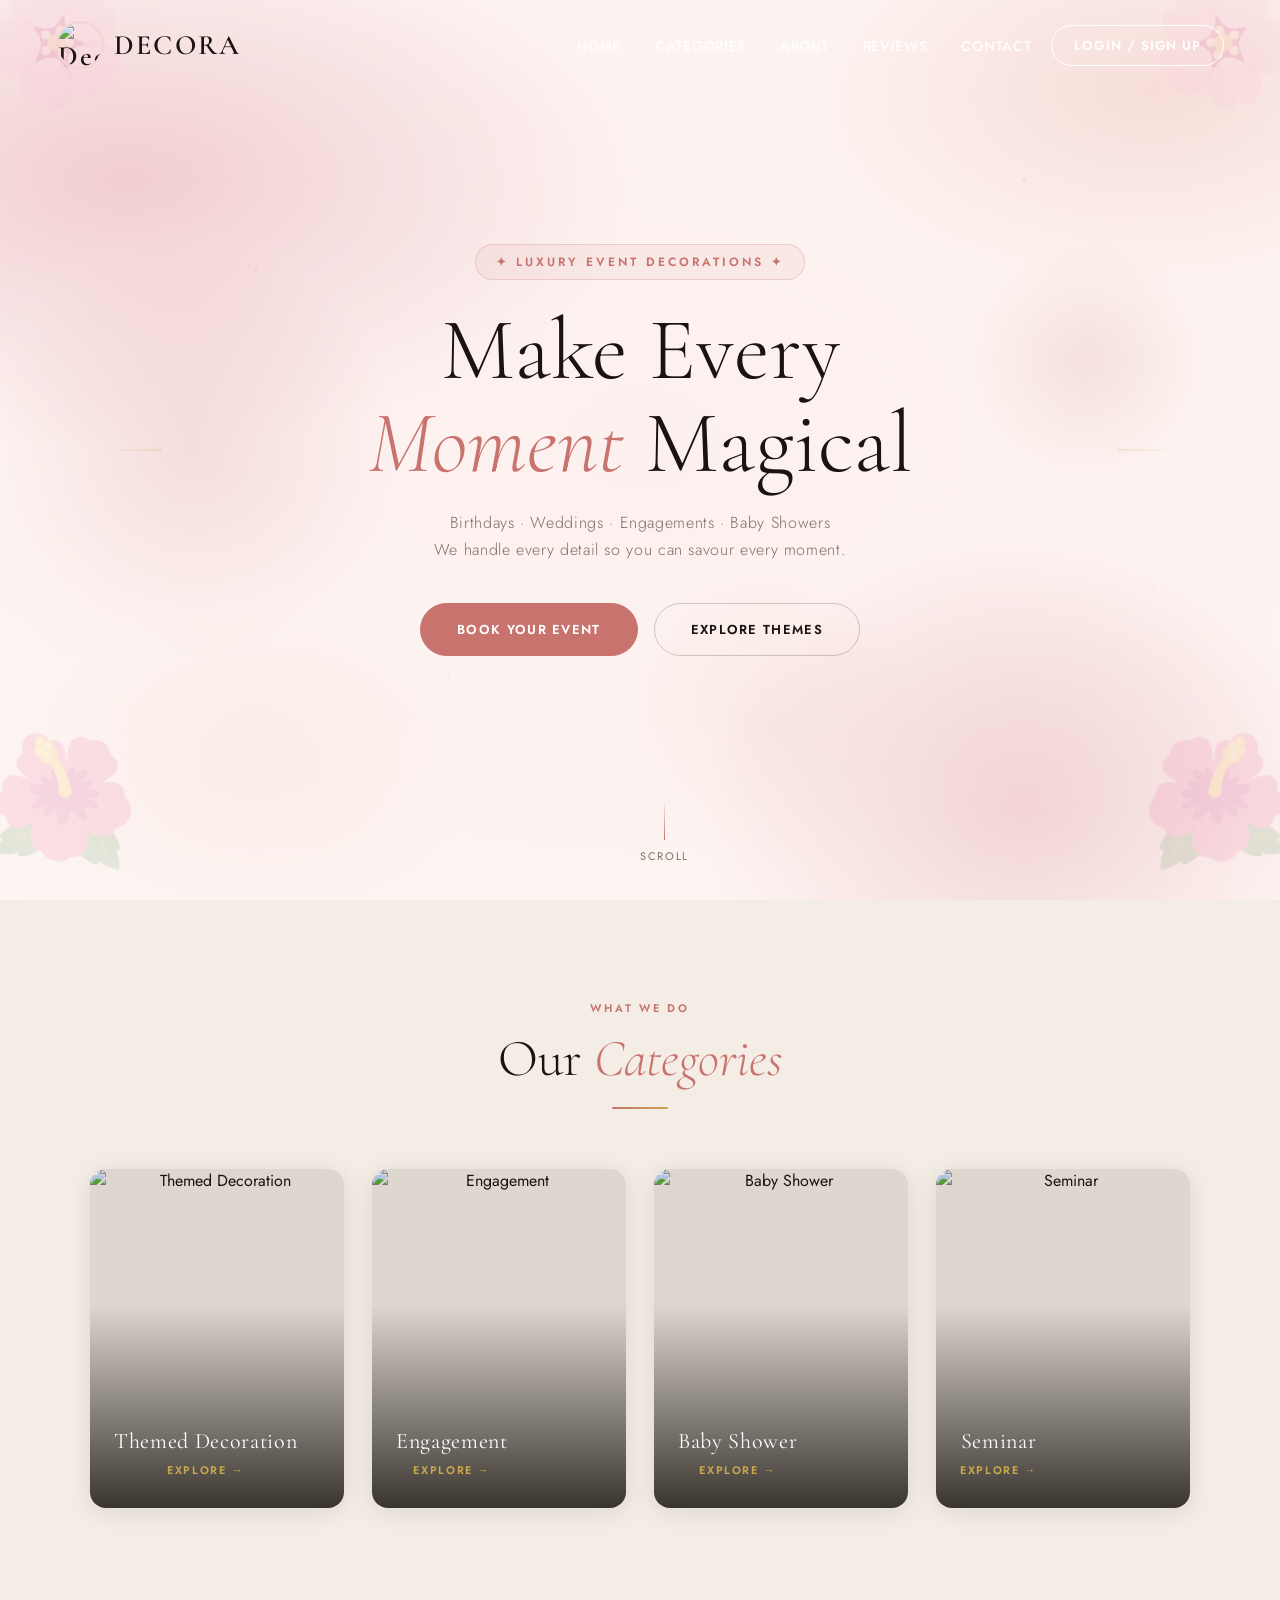
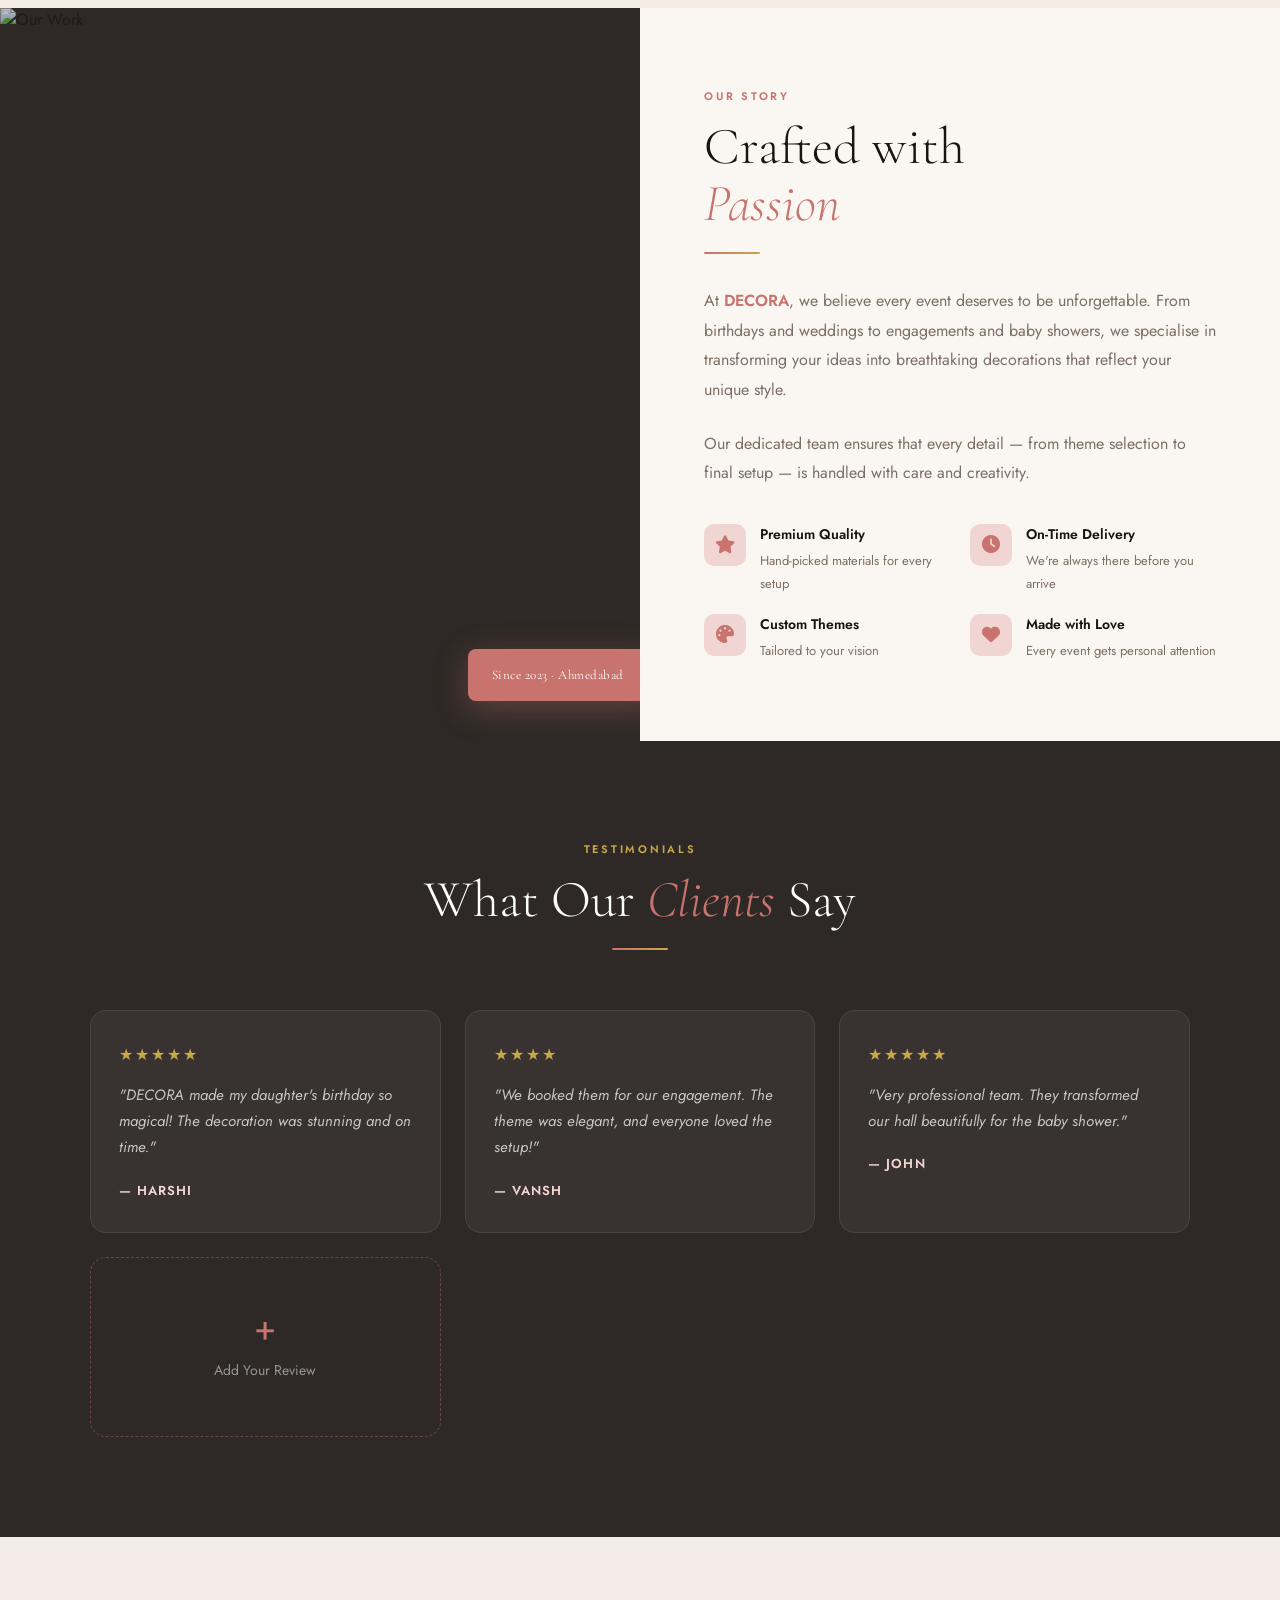
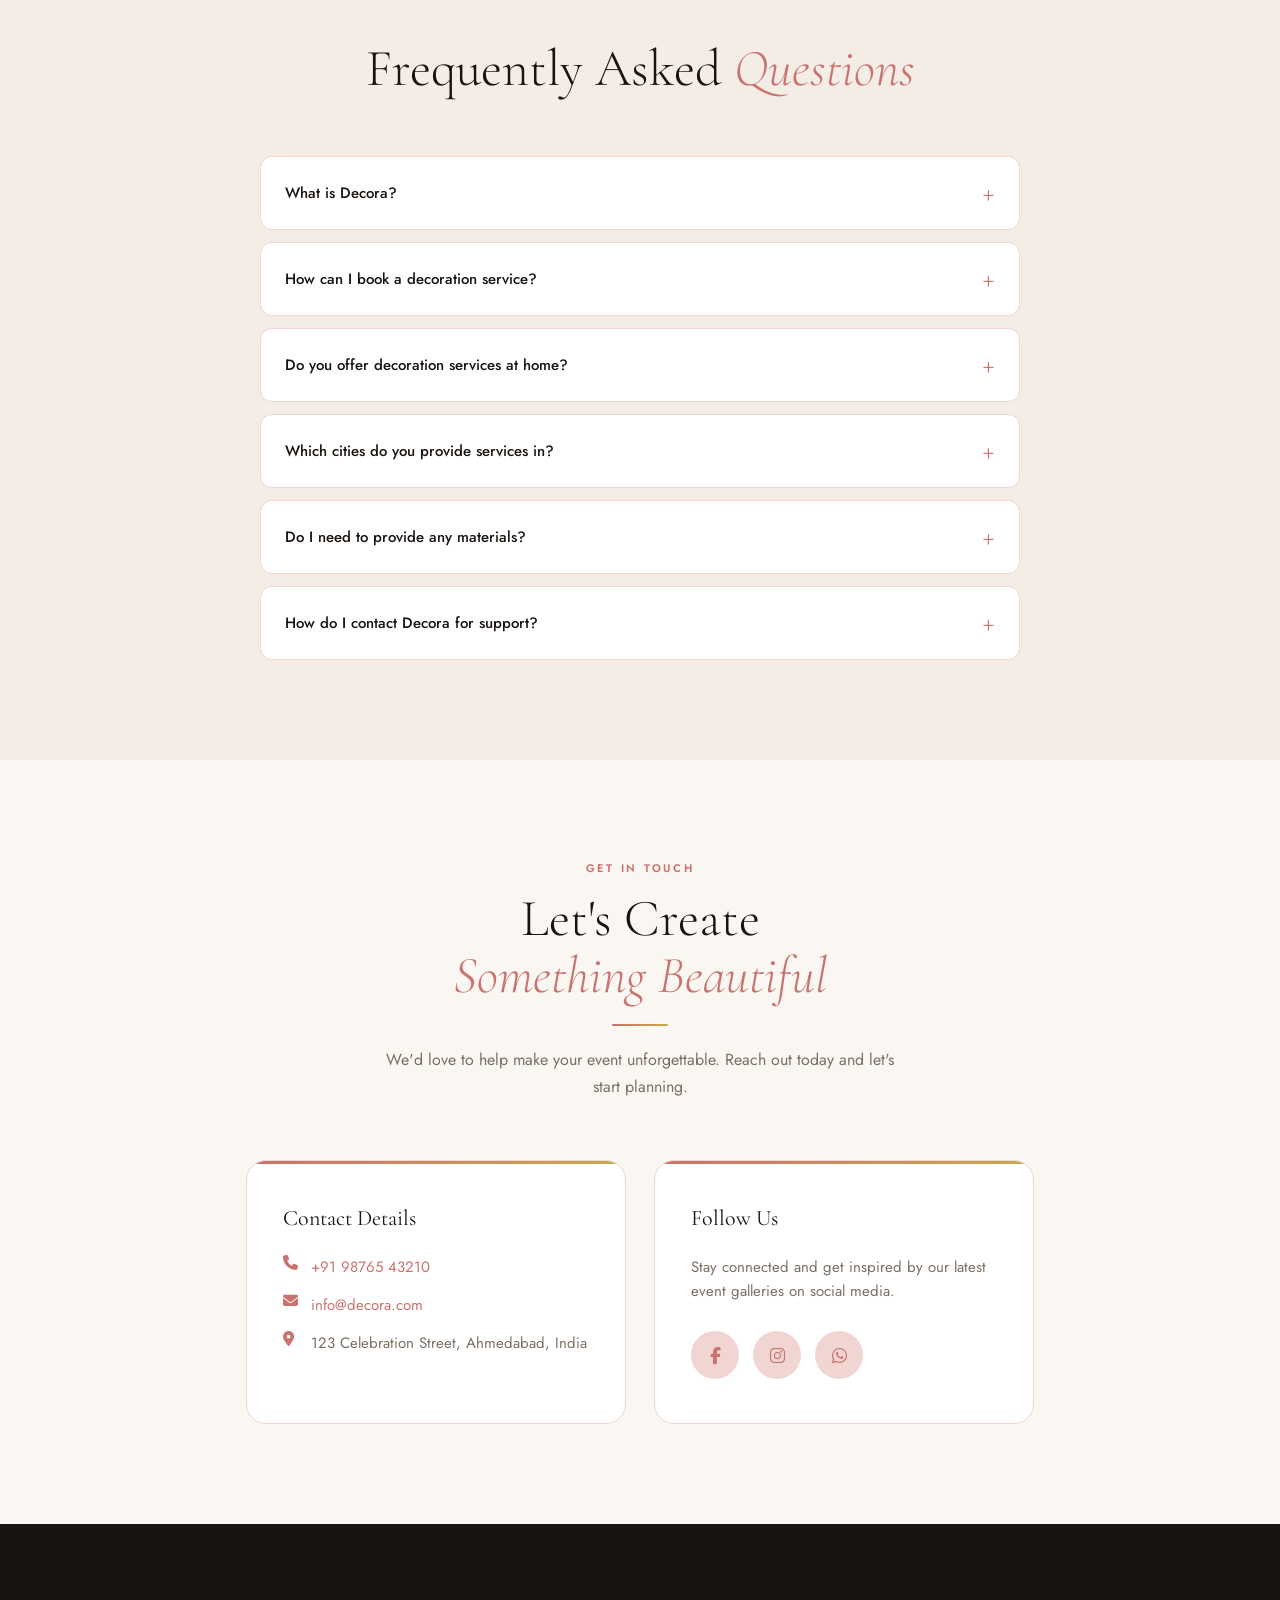
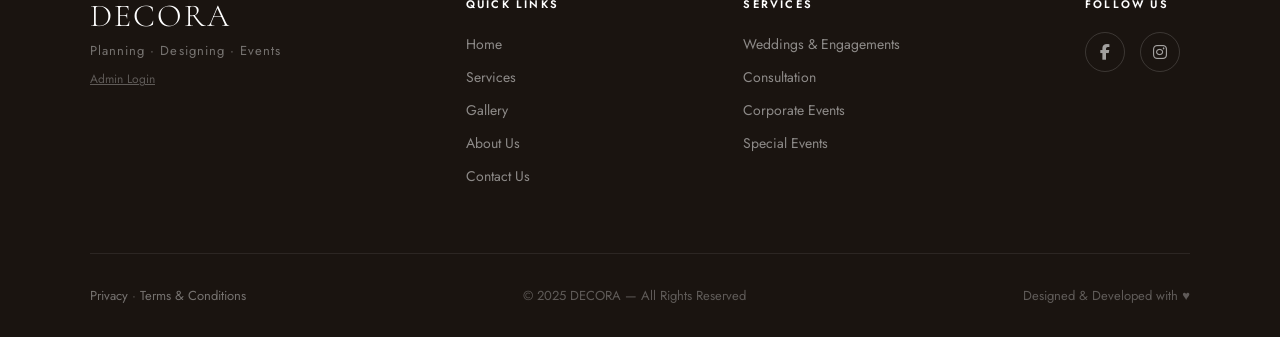
==== commit 82bea26f: "imgs" ====
--- a/frontend/index.html
+++ b/frontend/index.html
@@ -15,7 +15,7 @@
 <header>
   <nav class="navbar" id="navbar">
     <div class="logo">
-      <img src="../img/WhatsApp Image 2025-09-22 at 1.13.30 AM (1).jpeg" alt="Decora logo">
+      <img src="img/WhatsApp Image 2025-09-22 at 1.13.30 AM (1).jpeg" alt="Decora logo">
       DECORA
     </div>
 
@@ -163,7 +163,7 @@
   <div class="theme-container">
     <div class="theme-card reveal">
       <a href="theme-gallery.html?theme=Themed">
-        <img src="../img/themed.jpeg" alt="Themed Decoration" />
+        <img src="img/themed.jpeg" alt="Themed Decoration" />
         <div class="theme-card-overlay">
           <div>
             <div class="theme-card-label">Themed Decoration</div>
@@ -174,7 +174,7 @@
     </div>
     <div class="theme-card reveal" style="transition-delay:.1s;">
       <a href="theme-gallery.html?theme=Engagement">
-        <img src="../img/new(back6).jpg" alt="Engagement" />
+        <img src="img/new(back6).jpg" alt="Engagement" />
         <div class="theme-card-overlay">
           <div>
             <div class="theme-card-label">Engagement</div>
@@ -185,7 +185,7 @@
     </div>
     <div class="theme-card reveal" style="transition-delay:.2s;">
       <a href="theme-gallery.html?theme=BabyShower">
-        <img src="../img/babyshower.jpeg" alt="Baby Shower" />
+        <img src="img/babyshower.jpeg" alt="Baby Shower" />
         <div class="theme-card-overlay">
           <div>
             <div class="theme-card-label">Baby Shower</div>
@@ -196,7 +196,7 @@
     </div>
     <div class="theme-card reveal" style="transition-delay:.3s;">
       <a href="theme-gallery.html?theme=Seminar">
-        <img src="../img/seminar.jpeg" alt="Seminar" />
+        <img src="img/seminar.jpeg" alt="Seminar" />
         <div class="theme-card-overlay">
           <div>
             <div class="theme-card-label">Seminar</div>
@@ -211,7 +211,7 @@
 <!-- ===== ABOUT ===== -->
 <section class="about" id="about">
   <div class="about-visual">
-    <img src="../img/new(back4).jpg" alt="Our Work" />
+    <img src="img/new(back4).jpg" alt="Our Work" />
     <div class="about-visual-badge">Since 2023 · Ahmedabad</div>
   </div>
   <div class="about-text reveal">
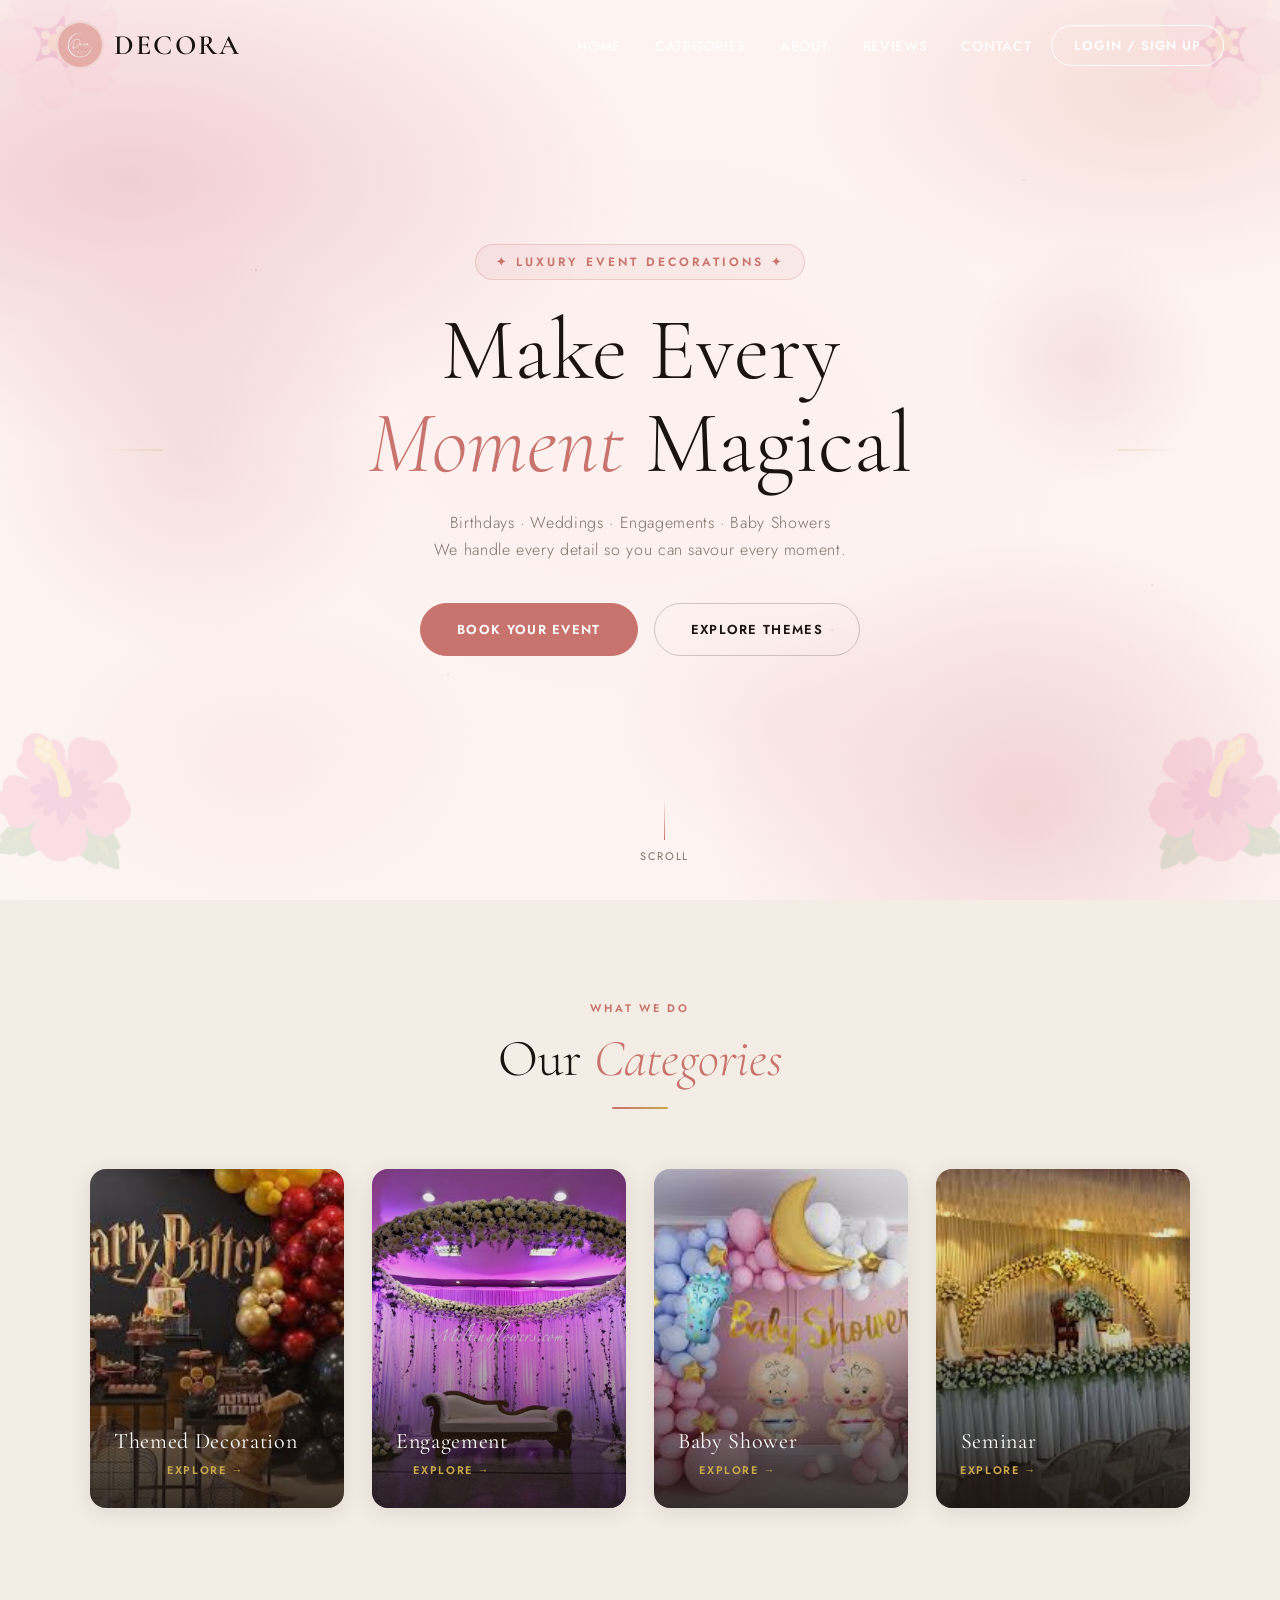
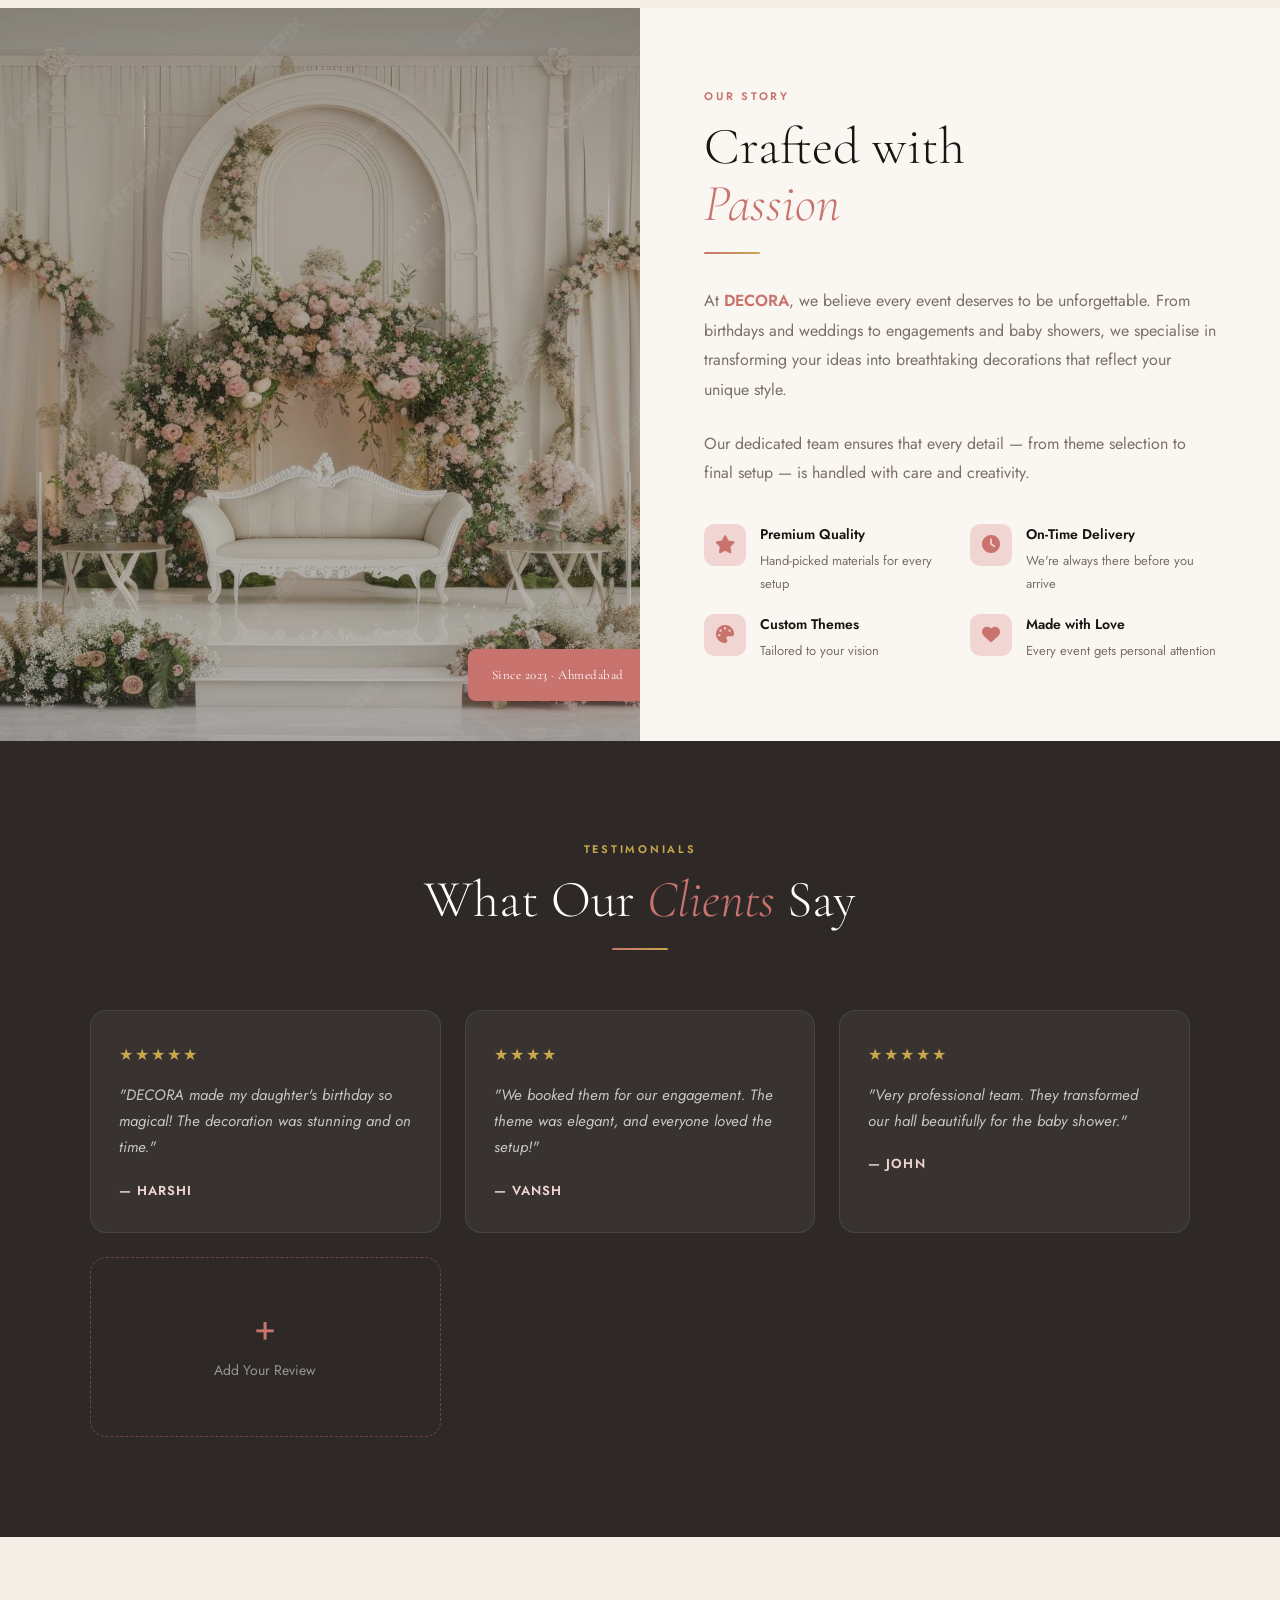
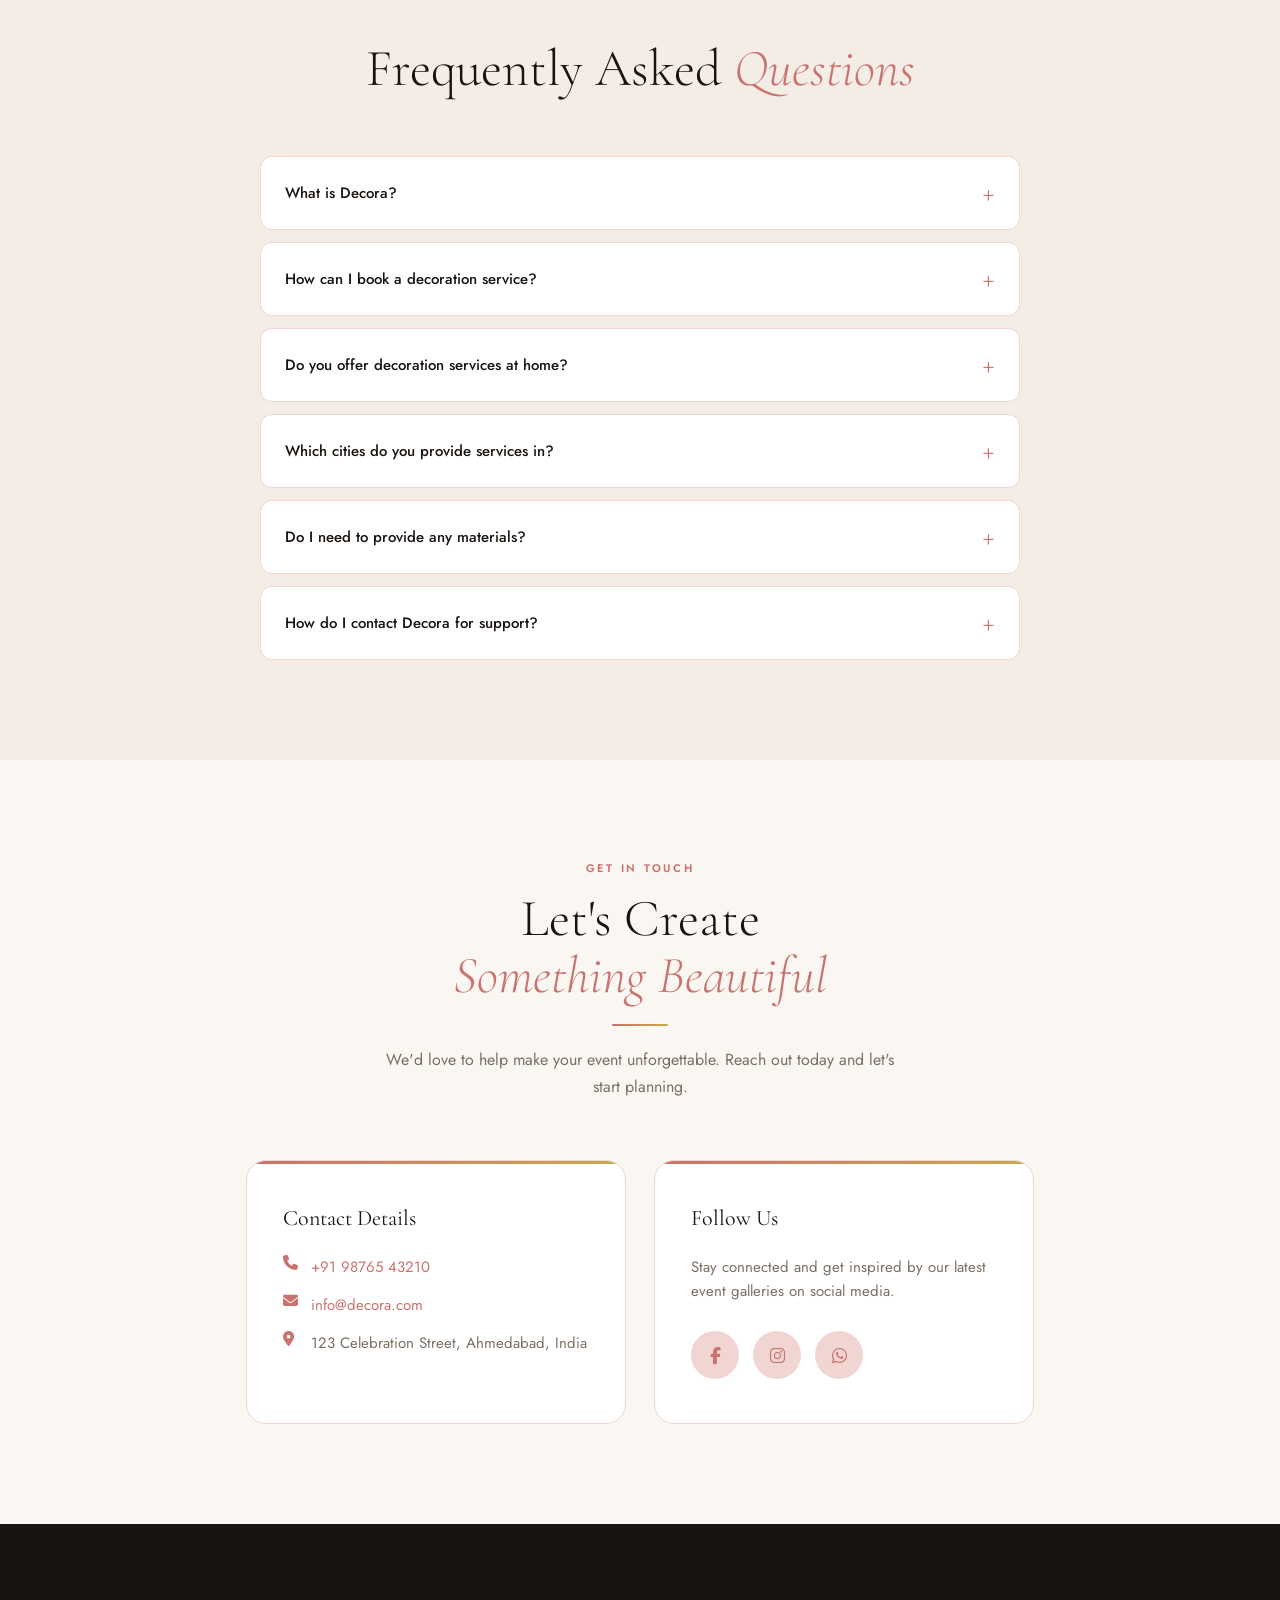
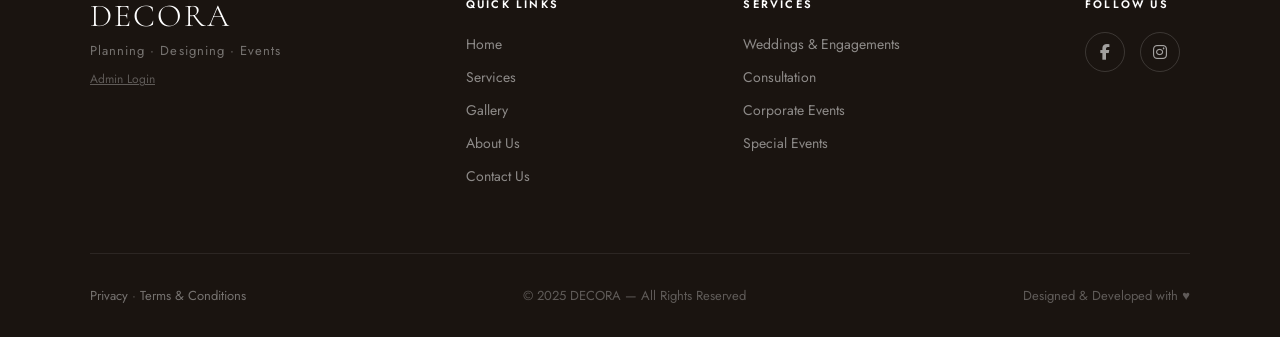
==== commit 622280cb: "img paths" ====
--- a/frontend/index.html
+++ b/frontend/index.html
@@ -15,7 +15,7 @@
 <header>
   <nav class="navbar" id="navbar">
     <div class="logo">
-      <img src="img/WhatsApp Image 2025-09-22 at 1.13.30 AM (1).jpeg" alt="Decora logo">
+      <img src="/img/WhatsApp Image 2025-09-22 at 1.13.30 AM (1).jpeg" alt="Decora logo">
       DECORA
     </div>
 
@@ -163,7 +163,7 @@
   <div class="theme-container">
     <div class="theme-card reveal">
       <a href="theme-gallery.html?theme=Themed">
-        <img src="img/themed.jpeg" alt="Themed Decoration" />
+        <img src="/img/themed.jpeg" alt="Themed Decoration" />
         <div class="theme-card-overlay">
           <div>
             <div class="theme-card-label">Themed Decoration</div>
@@ -174,7 +174,7 @@
     </div>
     <div class="theme-card reveal" style="transition-delay:.1s;">
       <a href="theme-gallery.html?theme=Engagement">
-        <img src="img/new(back6).jpg" alt="Engagement" />
+        <img src="/img/new(back6).jpg" alt="Engagement" />
         <div class="theme-card-overlay">
           <div>
             <div class="theme-card-label">Engagement</div>
@@ -185,7 +185,7 @@
     </div>
     <div class="theme-card reveal" style="transition-delay:.2s;">
       <a href="theme-gallery.html?theme=BabyShower">
-        <img src="img/babyshower.jpeg" alt="Baby Shower" />
+        <img src="/img/babyshower.jpeg" alt="Baby Shower" />
         <div class="theme-card-overlay">
           <div>
             <div class="theme-card-label">Baby Shower</div>
@@ -196,7 +196,7 @@
     </div>
     <div class="theme-card reveal" style="transition-delay:.3s;">
       <a href="theme-gallery.html?theme=Seminar">
-        <img src="img/seminar.jpeg" alt="Seminar" />
+        <img src="/img/seminar.jpeg" alt="Seminar" />
         <div class="theme-card-overlay">
           <div>
             <div class="theme-card-label">Seminar</div>
@@ -211,7 +211,7 @@
 <!-- ===== ABOUT ===== -->
 <section class="about" id="about">
   <div class="about-visual">
-    <img src="img/new(back4).jpg" alt="Our Work" />
+    <img src="/img/new(back4).jpg" alt="Our Work" />
     <div class="about-visual-badge">Since 2023 · Ahmedabad</div>
   </div>
   <div class="about-text reveal">
